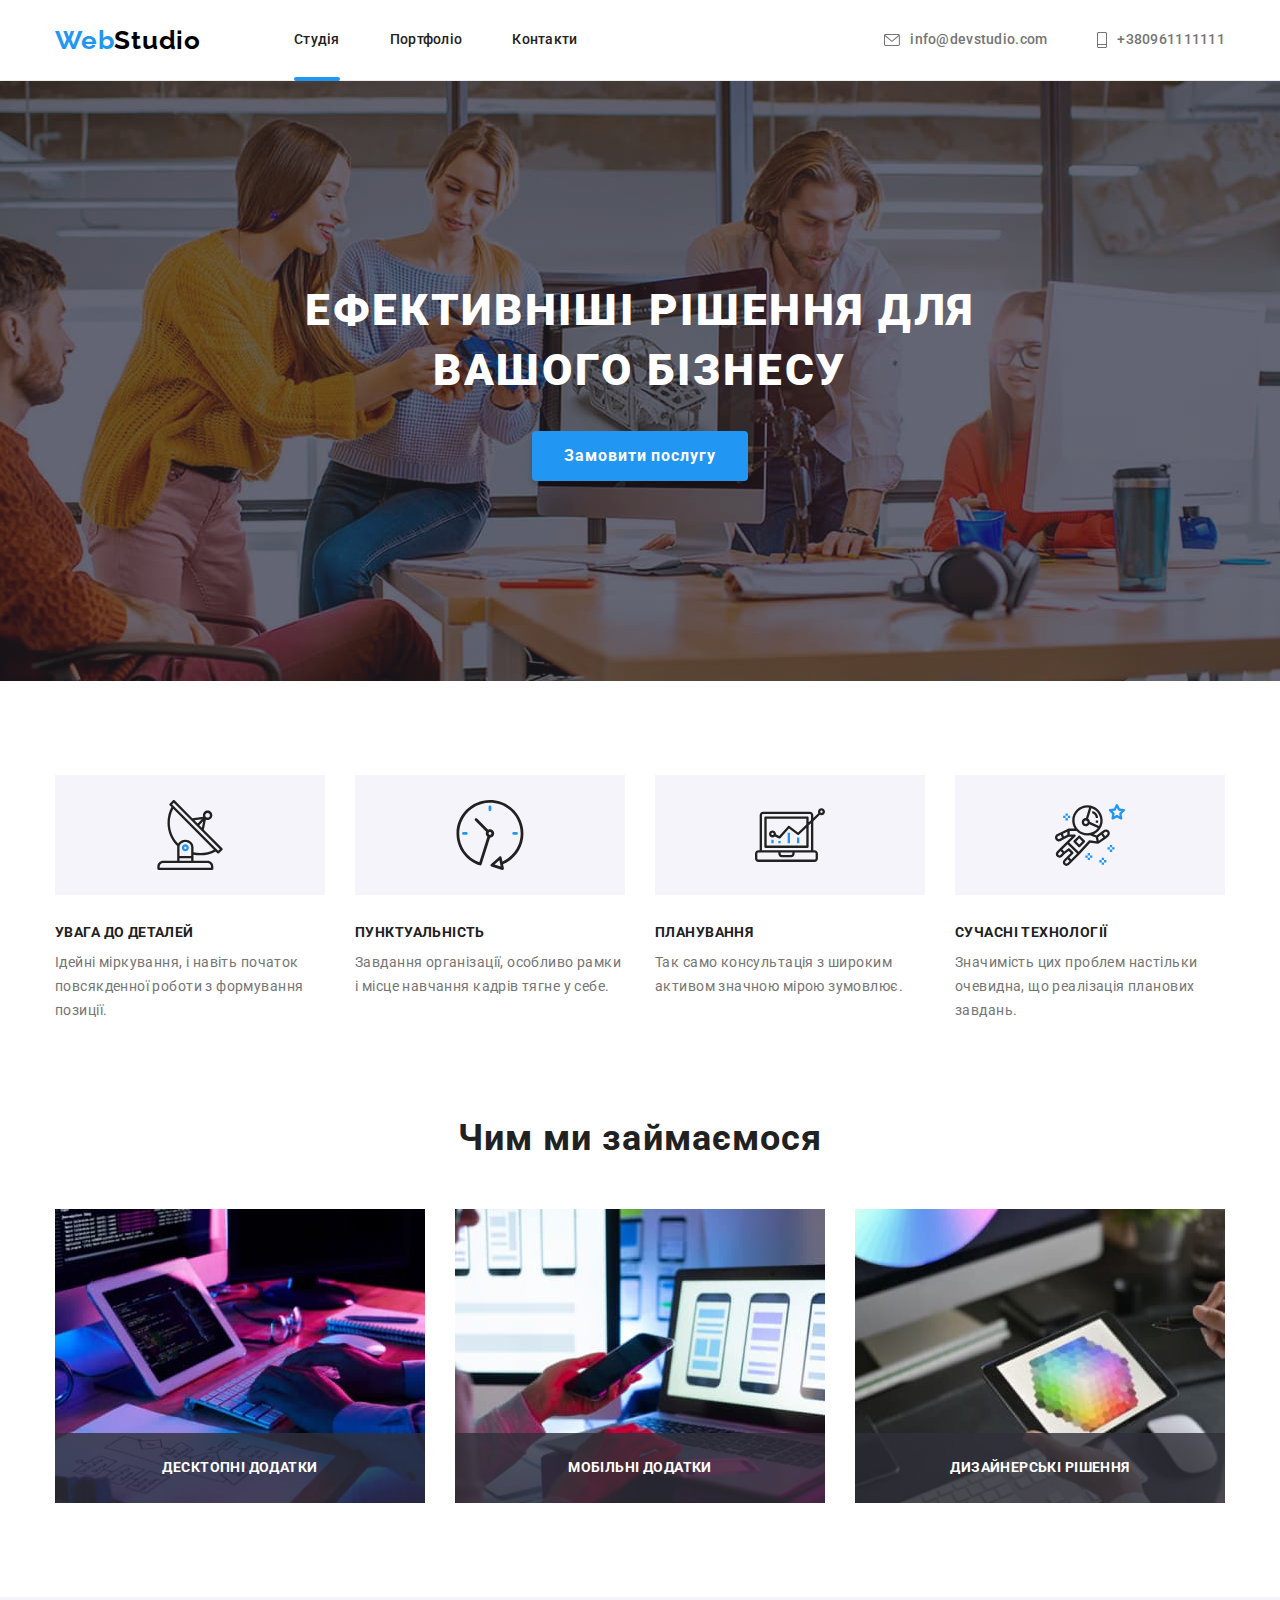
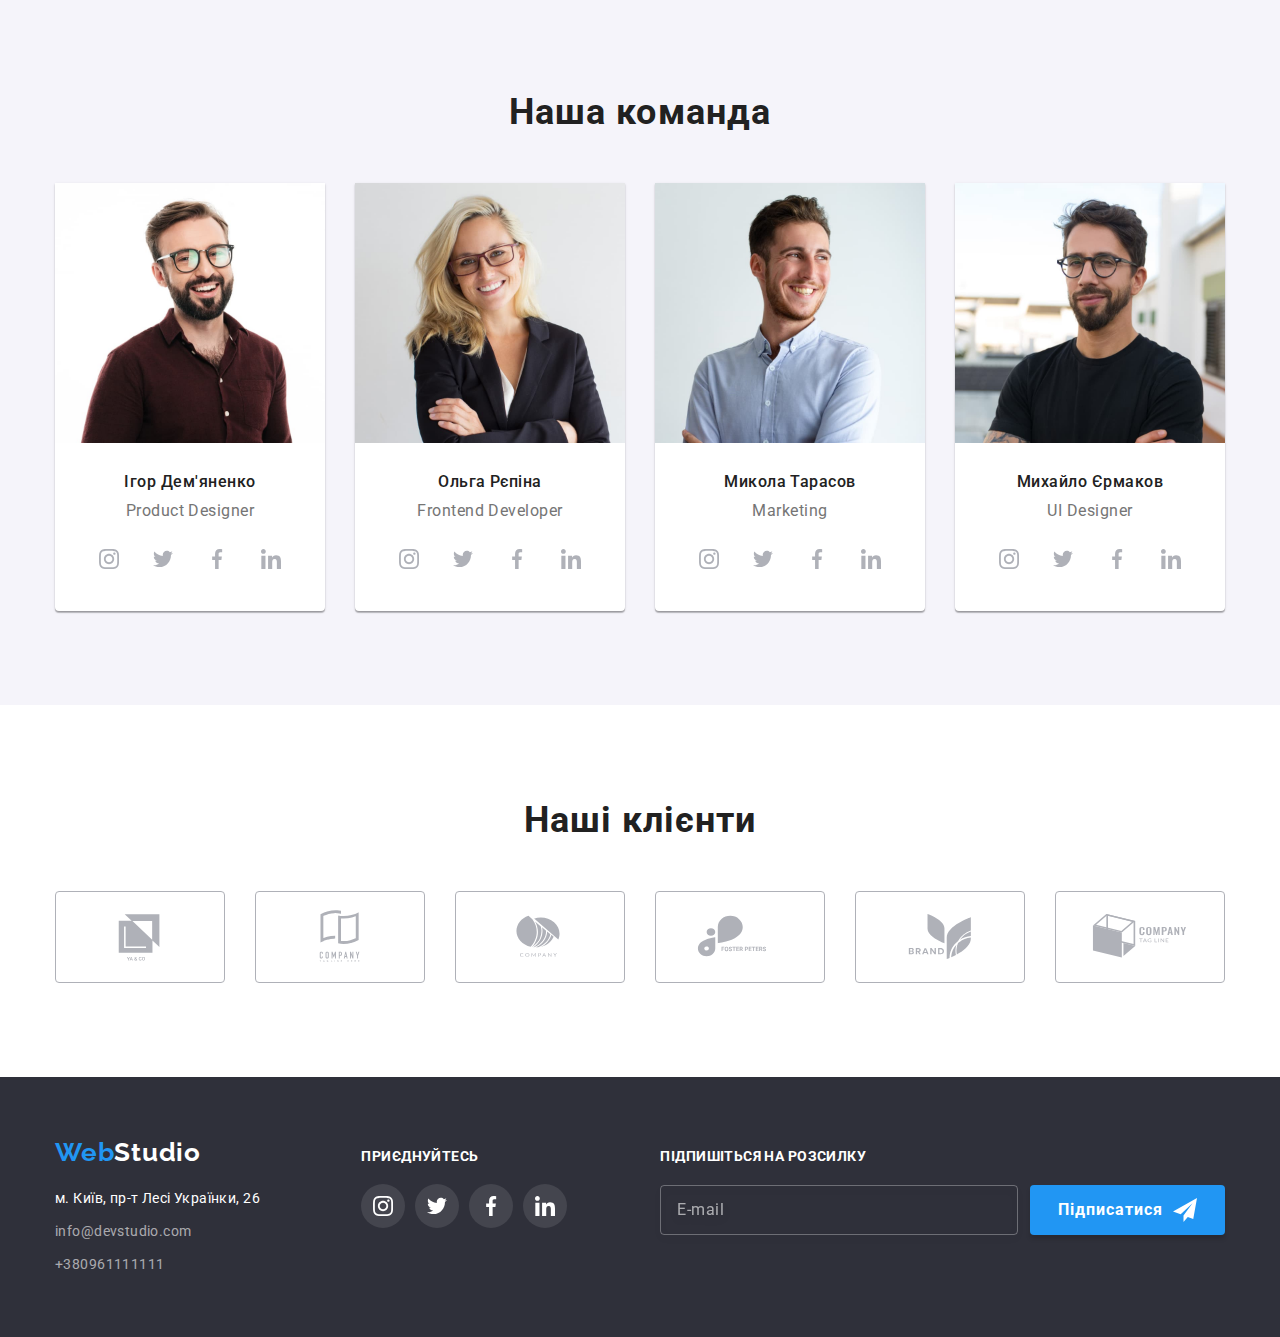
==== index.html @ 86a4831b "Initial commit" ====
<!DOCTYPE html>
<html lang="en">
  <head>
    <meta charset="UTF-8" />
    <meta http-equiv="X-UA-Compatible" content="IE=edge" />
    <meta name="viewport" content="width=device-width, initial-scale=1.0" />

    <link rel="preconnect" href="https://fonts.googleapis.com" />
    <link rel="preconnect" href="https://fonts.gstatic.com" crossorigin />
    <link
      rel="stylesheet"
      href="https://cdnjs.cloudflare.com/ajax/libs/modern-normalize/1.1.0/modern-normalize.min.css"
    />
    <link
      href="https://fonts.googleapis.com/css2?family=Raleway:wght@700&family=Roboto:wght@400;500;700;900&display=swap"
      rel="stylesheet"
    />

    <link rel="stylesheet" href="css/styles.css" />
    <title>WebStudio</title>
  </head>
  <body>
    <header class="header-section">
      <div class="container header-container">
        <nav class="navigation">
          <a href="#" class="logo"><span class="logo-web">Web</span>Studio</a>
          <ul class="list navigation-list">
            <li class="list-item navigation-list-item">
              <a
                href="index.html"
                class="nav-item header-item header-item-active"
                >Студія</a
              >
            </li>
            <li class="list-item navigation-list-item">
              <a href="portfolio.html" class="nav-item header-item"
                >Портфоліо</a
              >
            </li>
            <li class="list-item navigation-list-item">
              <a href="#" class="nav-item header-item">Контакти</a>
            </li>
          </ul>
        </nav>
        <ul class="list navigation-list">
          <li class="list-item navigation-list-item">
            <a
              href="mailto:info@devstudio.com"
              class="header-item contact-list-item"
            >
              <svg class="header-icon" width="16px" height="12px">
                <use href="./images/icons.svg#icon-envelope"></use>
              </svg>
              info@devstudio.com</a
            >
          </li>
          <li class="list-item navigation-list-item">
            <a href="tel:+380961111111" class="header-item contact-list-item">
              <svg class="header-icon" width="10px" height="16px">
                <use href="./images/icons.svg#icon-phone"></use>
              </svg>
              +380961111111</a
            >
          </li>
        </ul>
      </div>
    </header>
    <main>
      <section class="heading-section">
        <div class="container">
          <h1 class="heading-main">Ефективніші рішення для вашого бізнесу</h1>
          <button type="button" class="order-button" data-modal-open>
            Замовити послугу
          </button>
        </div>
      </section>
      <section class="section features-section">
        <div class="container">
          <h2 class="heading-secondary visually-hidden">Наші переваги</h2>
          <ul class="list features-list">
            <li class="list-item features-item">
              <div class="thumb">
                <svg class="features-icon">
                  <use href="./images/icons.svg#icon-antenna"></use>
                </svg>
              </div>
              <h3 class="features-heading">УВАГА ДО ДЕТАЛЕЙ</h3>
              <p class="features-text">
                Ідейні міркування, і навіть початок повсякденної роботи з
                формування позиції.
              </p>
            </li>
            <li class="list-item features-item">
              <div class="thumb">
                <svg class="features-icon">
                  <use href="./images/icons.svg#icon-clock"></use>
                </svg>
              </div>
              <h3 class="features-heading">ПУНКТУАЛЬНІСТЬ</h3>
              <p class="features-text">
                Завдання організації, особливо рамки і місце навчання кадрів
                тягне у себе.
              </p>
            </li>
            <li class="list-item features-item">
              <div class="thumb">
                <svg class="features-icon">
                  <use href="./images/icons.svg#icon-diagram"></use>
                </svg>
              </div>
              <h3 class="features-heading">ПЛАНУВАННЯ</h3>
              <p class="features-text">
                Так само консультація з широким активом значною мірою зумовлює.
              </p>
            </li>
            <li class="list-item features-item">
              <div class="thumb">
                <svg class="features-icon">
                  <use href="./images/icons.svg#icon-astronaut"></use>
                </svg>
              </div>
              <h3 class="features-heading">СУЧАСНІ ТЕХНОЛОГІЇ</h3>
              <p class="features-text">
                Значимість цих проблем настільки очевидна, що реалізація
                планових завдань.
              </p>
            </li>
          </ul>
        </div>
      </section>
      <section class="section photos-section">
        <div class="container">
          <h2 class="heading-secondary">Чим ми займаємося</h2>
          <ul class="list photos-list">
            <li class="list-item photos-list-item">
              <img
                class="photo"
                src="images/image-1.jpg"
                width="370"
                alt="The working space of a programmer"
              />
              <div class="photos-section-text">Десктопні додатки</div>
            </li>
            <li class="list-item photos-list-item">
              <img
                class="photo"
                src="images/image-2.jpg"
                width="370"
                alt="A designer working on a project"
              />
              <div class="photos-section-text">Мобільні додатки</div>
            </li>
            <li class="list-item photos-list-item">
              <img
                class="photo"
                src="images/image-3.jpg"
                alt="A color palette on a tablette screen"
                width="370"
              />
              <div class="photos-section-text">Дизайнерські рішення</div>
            </li>
          </ul>
        </div>
      </section>

      <section class="section team-section">
        <div class="container">
          <h2 class="heading-secondary">Наша команда</h2>
          <ul class="list team-list">
            <li class="list-item team-list-item">
              <img
                src="images/photo-1.jpg"
                width="270"
                alt="Фото дизайнера Ігора Дем'яненка"
              />
              <div class="team-caption">
                <h3 class="team-heading">Ігор Дем'яненко</h3>
                <p class="team-text">Product Designer</p>

                <ul class="list social-icons-set">
                  <li class="list-item social-item">
                    <a href="#" class="team-social-link">
                      <svg class="team-icon">
                        <use href="./images/icons.svg#icon-instagram"></use>
                      </svg>
                    </a>
                  </li>
                  <li class="list-item social-item">
                    <a href="#" class="team-social-link">
                      <svg class="team-icon">
                        <use href="./images/icons.svg#icon-twitter"></use>
                      </svg>
                    </a>
                  </li>
                  <li class="list-item social-item">
                    <a href="#" class="team-social-link">
                      <svg class="team-icon">
                        <use href="./images/icons.svg#icon-facebook"></use>
                      </svg>
                    </a>
                  </li>
                  <li class="list-item social-item">
                    <a href="#" class="team-social-link">
                      <svg class="team-icon">
                        <use href="./images/icons.svg#icon-linkedin"></use>
                      </svg>
                    </a>
                  </li>
                </ul>
              </div>
            </li>
            <li class="list-item team-list-item">
              <img
                src="images/photo-2.jpg"
                width="270"
                alt="Фото фронтенд розробниці Ольги Рєпіної"
              />
              <div class="team-caption">
                <h3 class="team-heading">Ольга Рєпіна</h3>
                <p class="team-text">Frontend Developer</p>
                <ul class="list social-icons-set">
                  <li class="list-item social-item">
                    <a href="#" class="team-social-link">
                      <svg class="team-icon">
                        <use href="./images/icons.svg#icon-instagram"></use>
                      </svg>
                    </a>
                  </li>
                  <li class="list-item social-item">
                    <a href="#" class="team-social-link">
                      <svg class="team-icon">
                        <use href="./images/icons.svg#icon-twitter"></use>
                      </svg>
                    </a>
                  </li>
                  <li class="list-item social-item">
                    <a href="#" class="team-social-link">
                      <svg class="team-icon">
                        <use href="./images/icons.svg#icon-facebook"></use>
                      </svg>
                    </a>
                  </li>
                  <li class="list-item social-item">
                    <a href="#" class="team-social-link">
                      <svg class="team-icon">
                        <use href="./images/icons.svg#icon-linkedin"></use>
                      </svg>
                    </a>
                  </li>
                </ul>
              </div>
            </li>
            <li class="list-item team-list-item">
              <img
                src="images/photo-3.jpg"
                width="270"
                alt="Фото маркетолога Миколи Тарасова"
              />
              <div class="team-caption">
                <h3 class="team-heading">Микола Тарасов</h3>
                <p class="team-text">Marketing</p>
                <ul class="list social-icons-set">
                  <li class="list-item social-item">
                    <a href="#" class="team-social-link">
                      <svg class="team-icon">
                        <use href="./images/icons.svg#icon-instagram"></use>
                      </svg>
                    </a>
                  </li>
                  <li class="list-item social-item">
                    <a href="#" class="team-social-link">
                      <svg class="team-icon">
                        <use href="./images/icons.svg#icon-twitter"></use>
                      </svg>
                    </a>
                  </li>
                  <li class="list-item social-item">
                    <a href="#" class="team-social-link">
                      <svg class="team-icon">
                        <use href="./images/icons.svg#icon-facebook"></use>
                      </svg>
                    </a>
                  </li>
                  <li class="list-item social-item">
                    <a href="#" class="team-social-link">
                      <svg class="team-icon">
                        <use href="./images/icons.svg#icon-linkedin"></use>
                      </svg>
                    </a>
                  </li>
                </ul>
              </div>
            </li>
            <li class="list-item team-list-item">
              <img
                src="images/photo-4.jpg"
                width="270"
                alt="Фото дизайнера Михайла Єрмакова"
              />
              <div class="team-caption">
                <h3 class="team-heading">Михайло Єрмаков</h3>
                <p class="team-text">UI Designer</p>
                <ul class="list social-icons-set">
                  <li class="list-item social-item">
                    <a href="#" class="team-social-link">
                      <svg class="team-icon">
                        <use href="./images/icons.svg#icon-instagram"></use>
                      </svg>
                    </a>
                  </li>
                  <li class="list-item social-item">
                    <a href="#" class="team-social-link">
                      <svg class="team-icon">
                        <use href="./images/icons.svg#icon-twitter"></use>
                      </svg>
                    </a>
                  </li>
                  <li class="list-item social-item">
                    <a href="#" class="team-social-link">
                      <svg class="team-icon">
                        <use href="./images/icons.svg#icon-facebook"></use>
                      </svg>
                    </a>
                  </li>
                  <li class="list-item social-item">
                    <a href="#" class="team-social-link">
                      <svg class="team-icon">
                        <use href="./images/icons.svg#icon-linkedin"></use>
                      </svg>
                    </a>
                  </li>
                </ul>
              </div>
            </li>
          </ul>
        </div>
      </section>
      <section class="section">
        <div class="container">
          <h2 class="clients-heading heading-secondary">Наші клієнти</h2>
          <ul class="list clients-list">
            <li class="list-item clients-list-item">
              <a href="#" class="clients-thumb">
                <svg class="clients-icon">
                  <use href="./images/icons.svg#icon-logo-1"></use>
                </svg>
              </a>
            </li>
            <li class="list-item clients-list-item">
              <a href="#" class="clients-thumb">
                <svg class="clients-icon">
                  <use href="./images/icons.svg#icon-logo-2"></use>
                </svg>
              </a>
            </li>
            <li class="list-item clients-list-item">
              <a href="#" class="clients-thumb">
                <svg class="clients-icon">
                  <use href="./images/icons.svg#icon-logo-3"></use>
                </svg>
              </a>
            </li>
            <li class="list-item clients-list-item">
              <a href="#" class="clients-thumb">
                <svg class="clients-icon">
                  <use href="./images/icons.svg#icon-logo-4"></use>
                </svg>
              </a>
            </li>
            <li class="list-item clients-list-item">
              <a href="#" class="clients-thumb">
                <svg class="clients-icon">
                  <use href="./images/icons.svg#icon-logo-5"></use>
                </svg>
              </a>
            </li>
            <li class="list-item clients-list-item">
              <a href="#" class="clients-thumb">
                <svg class="clients-icon">
                  <use href="./images/icons.svg#icon-logo-6"></use>
                </svg>
              </a>
            </li>
          </ul>
        </div>
      </section>
    </main>
    <footer class="footer">
      <div class="container footer-container">
        <div class="main-info">
          <a href="#" class="logo logo-footer"
            ><span class="logo-web">Web</span
            ><span class="logo-studio">Studio</span></a
          >
          <address class="address-block">
            <ul class="list address-contact-info">
              <li class="list-item address-list-item">
                <a
                  class="address"
                  href="https://goo.gl/maps/mu8JCDVC7BkaN3t28"
                  target="_blank"
                  rel="noopener noreferrer"
                  >м. Київ, пр-т Лесі Українки, 26</a
                >
              </li>
              <li class="list-item address-list-item">
                <a class="address-additional" href="mailto:info@devstudio.com"
                  >info@devstudio.com</a
                >
              </li>
              <li class="list-item address-list-item">
                <a class="address-additional" href="tel:+380961111111"
                  >+380961111111</a
                >
              </li>
            </ul>
          </address>
        </div>

        <div class="join-us">
          <p class="join-us-title">Приєднуйтесь</p>
          <ul class="list social-icons-set social-footer-set">
            <li class="list-item social-item social-footer-item">
              <a href="#" class="team-social-link">
                <svg class="team-icon footer-social-icon">
                  <use href="./images/icons.svg#icon-instagram"></use>
                </svg>
              </a>
            </li>
            <li class="list-item social-item social-footer-item">
              <a href="#" class="team-social-link">
                <svg class="team-icon footer-social-icon">
                  <use href="./images/icons.svg#icon-twitter"></use>
                </svg>
              </a>
            </li>
            <li class="list-item social-item social-footer-item">
              <a href="#" class="team-social-link">
                <svg class="team-icon footer-social-icon">
                  <use href="./images/icons.svg#icon-facebook"></use>
                </svg>
              </a>
            </li>
            <li class="list-item social-item social-footer-item">
              <a href="#" class="team-social-link">
                <svg class="team-icon footer-social-icon">
                  <use href="./images/icons.svg#icon-linkedin"></use>
                </svg>
              </a>
            </li>
          </ul>
        </div>

        <div class="sign-up">
          <p class="sign-up-heading">Підпишіться на розсилку</p>
          <form class="sign-up-form">
            <input
              type="email"
              placeholder="E-mail"
              name="sign-up-email"
              class="sign-up-input"
            />
            <button type="submit" class="sign-up-button">
              Підписатися
              <svg class="sign-up-button-icon" width="24px" height="24px">
                <use href="./images/icons.svg#icon-send-form"></use>
              </svg>
            </button>
          </form>
        </div>
      </div>
    </footer>

    <div class="backdrop is-hidden" data-modal>
      <div class="modal">
        <button type="button" class="modal-button" data-modal-close>
          <svg class="icon-close-modal">
            <use href="./images/icons.svg#icon-close"></use>
          </svg>
        </button>
        <div class="form-container">
          <p class="form-heading">Залиште свої дані, ми вам передзвонимо</p>
          <form class="form">
            <div class="form-field">
              <label class="form-label" for="name">Ім'я</label>
              <input class="form-input" type="text" id="name" name="name" />
              <span class="form-icon">
                <svg class="input-icon" width="18px" height="18px">
                  <use href="./images/icons.svg#icon-person-form"></use>
                </svg>
              </span>
            </div>
            <div class="form-field">
              <label class="form-label" for="tel">Телефон</label>
              <input class="form-input" type="tel" id="tel" name="phone" />
              <span class="form-icon">
                <svg class="input-icon" width="18px" height="18px">
                  <use href="./images/icons.svg#icon-phone-form"></use>
                </svg>
              </span>
            </div>
            <div class="form-field">
              <label class="form-label" for="mail">Пошта</label>
              <input class="form-input" type="email" id="mail" name="email" />
              <span class="form-icon">
                <svg class="input-icon" width="18px" height="18px">
                  <use href="./images/icons.svg#icon-email-form"></use>
                </svg>
              </span>
            </div>

            <div class="form-field form-field-comment">
              <label class="form-label" for="comment">Коментар</label>
              <textarea
                name="comment"
                class="form-input form-input-comment"
                type="text"
                id="comment"
                placeholder="Введіть текст"
              ></textarea>
            </div>
            <div class="disclamer-checkbox">
              <label class="disclamer-label">
                <input
                  type="checkbox"
                  class="disclamer-input"
                  name="disclamer"
                />
                <span class="checkbox-icon-container">
                  <svg class="checkbox-icon">
                    <use href="./images/icons.svg#icon-check-form"></use>
                  </svg>
                </span>
                Погоджуюся з розсилкою та приймаю
                <a href="#" class="disclamer-link"> Умови договору</a></label
              >
            </div>

            <button type="submit" class="form-button">Відправити</button>
          </form>
        </div>
      </div>
    </div>

    <script src="./js/modal.js"></script>
  </body>
</html>
---- css/styles.css ----
:root {
  --background-nav: #ffffff;
  --background-team: #f5f4fa;
  --background-accent: #2f303a;
  --text-main: #212121;
  --text-secondary: #757575;
  --text-contrast: #ffffff;
  --text-accent: #2196f3;
}

body {
  font-family: "Roboto", sans-serif;
  color: var(--text-main);
  padding: 0;
  margin: 0;
}

h1,
h2,
h3,
p {
  margin-top: 0;
  margin-bottom: 0;
}

.list {
  padding-left: 0;
  margin: 0;
}

.list-item {
  list-style: none;
}

.link {
  text-decoration: none;
}

.header-section {
  background-color: var(--background-nav);
  border-bottom: 1px solid #ececec;
}

.header-container {
  display: flex;
  align-items: center;
}

.container {
  width: 1200px;
  margin: 0 auto;
  padding: 0 15px;
}

.section {
  padding-top: 94px;
  padding-bottom: 94px;
}

.navigation-list {
  display: flex;
  margin-left: auto;
  align-items: center;
}

.navigation-list-item {
  position: relative;

  margin-right: 50px;
  text-align: center;
}

.navigation-list-item:last-child {
  margin-right: 0;
}

.navigation {
  display: flex;
  align-items: center;
}

.header-icon {
  margin-right: 10px;
  fill: currentColor;
  text-align: center;
}

.logo {
  font-family: "Raleway", sans-serif;
  font-weight: 700;
  font-size: 26px;
  line-height: 1.17;
  text-decoration: none;
  color: #000000;
  letter-spacing: 0.03em;
  margin-right: 93px;
}

.logo-web {
  color: var(--text-accent);
}

.logo-studio {
  color: var(--text-contrast);
}

.header-item {
  display: block;
  font-weight: 500;
  font-size: 14px;
  line-height: 1.14;
  letter-spacing: 0.02em;
  text-decoration: none;
  color: var(--text-main);
  padding: 32px 0;

  transition: color 250ms cubic-bezier(0.4, 0, 0.2, 1);
}

.header-item-active::after {
  position: absolute;
  bottom: -1px;
  left: 0;

  content: "";
  display: block;
  width: 100%;
  height: 4px;
  background-color: var(--text-accent);
  border-radius: 2px;
}

.header-item:hover,
.header-item:focus {
  color: var(--text-accent);
}

.contact-list-item {
  color: var(--text-secondary);
  display: flex;
  align-items: center;
}

.heading-section {
  max-width: 1600px;
  margin-left: auto;
  margin-right: auto;
  height: 600px;
  padding: 200px 0;
  background-color: var(--background-accent);
  background-image: linear-gradient(
      to right,
      rgba(47, 48, 58, 0.4),
      rgba(47, 48, 58, 0.4)
    ),
    url(../images/img-hero.jpg);
  background-position: center;
  background-size: cover;
  background-repeat: no-repeat;
}

.heading-main {
  font-weight: 900;
  font-size: 44px;
  line-height: 1.36;

  text-align: center;
  letter-spacing: 0.06em;
  text-transform: uppercase;

  color: var(--text-contrast);

  width: 696px;
  margin: 0 auto;
  margin-bottom: 30px;
}

.order-button {
  background: var(--text-accent);
  box-shadow: 0px 4px 4px rgba(0, 0, 0, 0.15);
  border-radius: 4px;
  border: none;

  font-weight: 700;
  font-size: 16px;
  line-height: 1.875;

  display: flex;
  align-items: center;

  /* display: block;
  margin: 0 auto; */
  text-align: center;
  letter-spacing: 0.06em;

  color: var(--text-contrast);
  cursor: pointer;
  padding: 10px 32px;

  margin: 0 auto;

  transition: background-color 250ms cubic-bezier(0.4, 0, 0.2, 1);
}

.order-button:active,
.order-button:hover {
  background-color: #188ce8;
}

.heading-secondary {
  font-weight: 700;
  font-size: 36px;
  line-height: 1.17;
  text-align: center;
  letter-spacing: 0.03em;
  margin-bottom: 50px;
}

.visually-hidden {
  position: absolute;
  width: 1px;
  height: 1px;
  margin: -1px;
  padding: 0;
  overflow: hidden;
  border: 0;
  clip: rect(0 0 0 0);
}

.features-section {
  padding-top: 94px;
}

.features-list {
  display: flex;
  column-gap: 30px;
}

.features-item {
  flex-basis: calc((100% - 90px) / 4);
}

.features-heading {
  font-weight: 700;
  font-size: 14px;
  line-height: 1.14;
  letter-spacing: 0.03em;
  text-transform: uppercase;
  margin-bottom: 10px;
}

.thumb {
  height: 120px;
  text-align: center;
  background-color: var(--background-team);
  margin-bottom: 30px;

  display: flex;
  justify-content: center;
  align-items: center;
}

.features-icon {
  width: 70px;
  height: 70px;
}

.features-text {
  font-size: 14px;
  line-height: 1.71;

  letter-spacing: 0.03em;
  color: var(--text-secondary);
}

.photos-section {
  padding-top: 0;
}

.photos-list {
  display: flex;
  column-gap: 30px;
}

.photos-list-item {
  position: relative;

  flex-basis: calc((100% - 60px) / 3);
}

.photos-section-text {
  position: absolute;
  bottom: 0;
  left: 0;
  width: 100%;
  height: 70px;

  display: flex;
  justify-content: center;
  align-items: center;

  background: rgba(47, 48, 58, 0.8);

  font-weight: 700;
  font-size: 14px;
  line-height: 1.14;
  text-align: center;
  letter-spacing: 0.03em;
  text-transform: uppercase;

  color: #ffffff;
}

img {
  display: block;
  max-width: 100%;
  height: auto;
}

.team-section {
  background-color: var(--background-team);
}

.team-list {
  display: flex;
  column-gap: 30px;
}

.team-heading {
  margin-bottom: 10px;
}

.team-caption {
  padding: 30px 32px;
}

.team-list-item {
  width: 100%;
  background-color: var(--background-nav);
  box-shadow: 0px 1px 3px rgba(0, 0, 0, 0.12), 0px 1px 1px rgba(0, 0, 0, 0.14),
    0px 2px 1px rgba(0, 0, 0, 0.2);
  border-radius: 0px 0px 4px 4px;

  flex-basis: calc((100% - 90px) / 4);
}

.team-heading {
  font-weight: 500;
  font-size: 16px;
  line-height: 1.18;
  text-align: center;
  letter-spacing: 0.03em;
}

.team-text {
  line-height: 1.18;
  margin-bottom: 16px;
  text-align: center;
  letter-spacing: 0.03em;
  color: var(--text-secondary);
}

.social-icons-set {
  display: flex;
  column-gap: 10px;
}

.social-item {
  width: 44px;
  height: 44px;
}

.team-social-link {
  width: 100%;
  height: 100%;
  display: flex;
  justify-content: center;
  align-items: center;
  border-radius: 50%;

  transition: background-color 250ms cubic-bezier(0.4, 0, 0.2, 1);
}

.team-social-link:hover,
.team-social-link:focus {
  background-color: var(--text-accent);
}

.team-social-link:hover .team-icon,
.team-social-link:focus .team-icon {
  fill: var(--background-nav);
}

.team-icon {
  width: 20px;
  height: 20px;
  fill: #afb1b8;

  transition: fill 250ms cubic-bezier(0.4, 0, 0.2, 1);
}

.clients-list {
  display: flex;
  column-gap: 30px;
}

.clients-list-item {
  width: 170px;
  height: 92px;
}

.clients-thumb {
  display: flex;
  justify-content: center;
  align-items: center;
  width: 100%;
  height: 100%;
  border: 1px solid #afb1b8;
  border-radius: 4px;

  transition: border 250ms cubic-bezier(0.4, 0, 0.2, 1);
}

.clients-thumb:hover,
.clients-thumb:focus {
  border: 1px solid var(--text-accent);
}

.clients-thumb:hover .clients-icon,
.clients-thumb:focus .clients-icon {
  fill: #2196f3;
}

.clients-icon {
  width: 106px;
  height: 60px;
  fill: #afb1b8;

  transition: fill 250ms cubic-bezier(0.4, 0, 0.2, 1);
}

.address {
  font-size: 14px;
  line-height: 1.71;

  letter-spacing: 0.03em;
  text-decoration: none;
  color: var(--text-contrast);
  font-style: normal;
}

.address-additional {
  font-size: 14px;
  line-height: 1.71;

  letter-spacing: 0.03em;
  text-decoration: none;
  color: rgba(255, 255, 255, 0.6);
  font-style: normal;

  transition: color 250ms cubic-bezier(0.4, 0, 0.2, 1);
}

.address-additional:hover,
.address-additional:focus {
  color: var(--text-accent);
}

.footer {
  background-color: var(--background-accent);
  padding: 60px 0;
}

.footer-container {
  display: flex;
  align-items: baseline;
}

.main-info {
  margin-right: 70px;
  flex-grow: 1;
}

.join-us {
  margin-right: 93px;
}

.logo-footer {
  margin-right: 0;
}

.address-block {
  margin-top: 20px;
}

.address-list-item {
  margin-bottom: 9px;
}

.address-list-item:last-child {
  margin-bottom: 0;
}

.join-us-title {
  font-weight: 700;
  font-size: 14px;
  line-height: 16px;
  letter-spacing: 0.03em;
  text-transform: uppercase;

  color: #ffffff;
  margin-bottom: 20px;
}

.social-footer-item {
  background-color: rgba(255, 255, 255, 0.1);
  border-radius: 50%;
}

.footer-social-icon {
  fill: #ffffff;
}

.sign-up {
  margin-left: auto;
}

.sign-up-form {
  display: flex;
  flex-direction: row;
  column-gap: 12px;
}

.sign-up-heading {
  margin-bottom: 20px;
  font-weight: 700;
  font-size: 14px;
  line-height: 1.14;
  letter-spacing: 0.03em;
  text-transform: uppercase;

  color: #ffffff;
}

.sign-up-input {
  border: 1px solid rgba(255, 255, 255, 0.3);
  filter: drop-shadow(0px 4px 4px rgba(0, 0, 0, 0.15));
  border-radius: 4px;
  background-color: transparent;
  min-width: 358px;
  padding: 15px 16px;
}

.sign-up-input::placeholder {
  font-weight: 400;
  font-size: 16px;
  line-height: 1.25;
  letter-spacing: 0.03em;

  color: rgba(255, 255, 255, 0.6);
}

.sign-up-button {
  padding: 10px 28px;
  display: flex;
  align-items: center;

  background: var(--text-accent);
  box-shadow: 0px 4px 4px rgba(0, 0, 0, 0.15);
  border-radius: 4px;

  font-weight: 700;
  font-size: 16px;
  line-height: 1.88;

  display: flex;
  align-items: center;
  text-align: center;
  letter-spacing: 0.06em;

  color: #ffffff;
  border: none;
  cursor: pointer;

  transition: background-color 250ms cubic-bezier(0.4, 0, 0.2, 1);
}

.sign-up-button:hover,
.sign-up-button:focus {
  background-color: #188ce8;
}

.sign-up-button-icon {
  margin-left: 10px;
}

.backdrop {
  position: fixed;
  top: 0;
  left: 0;
  width: 100%;
  height: 100%;
  background-color: rgba(0, 0, 0, 0.2);

  opacity: 1;
  transition: opacity 250ms cubic-bezier(0.4, 0, 0.2, 1);
}

.modal {
  position: absolute;
  top: 50%;
  left: 50%;
  transform: translate(-50%, -50%) scale(1);

  min-width: 528px;
  min-height: 581px;
  padding: 40px;
  background-color: #ffffff;
  box-shadow: 0px 1px 3px rgba(0, 0, 0, 0.12), 0px 1px 1px rgba(0, 0, 0, 0.14),
    0px 2px 1px rgba(0, 0, 0, 0.2);
  border-radius: 4px;

  transition: transform 250ms cubic-bezier(0.4, 0, 0.2, 1);
}

.backdrop.is-hidden {
  visibility: none;
  opacity: 0;
  pointer-events: none;
}

.backdrop.is-hidden .modal {
  transform: translate(-50%, -50%) scale(0.2);
}

.modal-button {
  position: absolute;
  top: 8px;
  right: 8px;

  width: 30px;
  height: 30px;

  border-radius: 50%;
  background: #ffffff;
  border: 1px solid rgba(0, 0, 0, 0.1);

  cursor: pointer;

  transition: fill 250ms cubic-bezier(0.4, 0, 0.2, 1);
}

.modal-button:hover,
.modal-button:focus {
  fill: var(--text-accent);
}

.icon-close-modal {
  width: 100%;
  height: 100%;
}

.form-heading {
  margin-bottom: 12px;

  font-weight: 700;
  font-size: 20px;
  line-height: 1.15;
  text-align: center;
  letter-spacing: 0.03em;

  color: var(--text-main);
}

.form-field {
  position: relative;

  display: flex;
  flex-direction: column;
  margin-bottom: 10px;
}

.form-field-comment {
  margin-bottom: 20px;
}

.form-label {
  margin-bottom: 4px;
  font-weight: 400;
  font-size: 12px;
  line-height: 1.16;
  /* identical to box height */

  letter-spacing: 0.01em;

  color: var(--text-secondary);
}

.form-input {
  padding: 11px 35px 12px;
  border: 1px solid rgba(33, 33, 33, 0.2);
  border-radius: 4px;

  transition: border 250ms cubic-bezier(0.4, 0, 0.2, 1);
}

.form-field:focus-within .form-icon {
  fill: var(--text-accent);
}

.form-field:focus-within .form-input {
  outline: 1px solid rgb(33, 150, 243);
}

.form-input-comment {
  resize: none;
  padding: 12px 16px;
  height: 120px;
}

.form-field-comment .form-input-comment::placeholder {
  font-weight: 400;
  font-size: 12px;
  line-height: 1.16;
  letter-spacing: 0.01em;

  color: rgba(117, 117, 117, 0.5);
}

.form-icon {
  position: absolute;
  display: inline-block;
  margin: 0;

  top: 30px;
  left: 15px;

  transition: fill 250ms cubic-bezier(0.4, 0, 0.2, 1);
}

.disclamer-checkbox {
  margin-bottom: 30px;
}

.disclamer-input {
  position: absolute;
  width: 1px;
  height: 1px;
  margin: -1px;
  padding: 0;
  overflow: hidden;
  border: 0;
  clip: rect(0 0 0 0);
}

.disclamer-label {
  display: flex;
  align-items: center;
  justify-content: center;

  font-weight: 400;
  font-size: 14px;
  line-height: 1.71;

  letter-spacing: 0.03em;

  color: var(--text-secondary);
}

.disclamer-link {
  color: var(--text-accent);
  margin-left: 5px;
}

.checkbox-icon-container {
  display: flex;
  width: 16px;
  height: 15px;
  border: 2px solid var(--text-main);
  border-radius: 2px;
  margin-right: 8px;

  transition: background-color 250ms cubic-bezier(0.4, 0, 0.2, 1),
    border 250ms cubic-bezier(0.4, 0, 0.2, 1);
}

.checkbox-icon {
  width: 100%;
  height: 100%;
}

.disclamer-input:checked + .checkbox-icon-container {
  background-color: var(--text-accent);
  border: 1px solid var(--text-accent);
}

.form-button {
  padding: 10px 52px;

  font-weight: 700;
  font-size: 16px;
  line-height: 1.88;

  display: flex;
  align-items: center;
  text-align: center;
  letter-spacing: 0.06em;

  color: #ffffff;

  background-color: var(--text-accent);
  box-shadow: 0px 4px 4px rgba(0, 0, 0, 0.15);
  border-radius: 4px;

  border: none;
  margin-right: auto;
  margin-left: auto;

  cursor: pointer;

  transition: background-color 250ms cubic-bezier(0.4, 0, 0.2, 1);
}

.form-button:hover,
.form-button:focus {
  background-color: #188ce8;
}

/* PORTFOLIO */

.filter-list {
  display: flex;
  justify-content: center;
  margin-bottom: 50px;
  column-gap: 8px;
}

.filter-button {
  font-family: inherit;
  font-size: 16px;
  font-weight: 500;
  line-height: 1.625;
  text-align: center;
  letter-spacing: 0.03em;
  color: var(--text-main);

  background: var(--background-team);
  border-radius: 4px;
  padding: 6px 22px;
  border: none;
  cursor: pointer;

  transition: background-color 250ms cubic-bezier(0.4, 0, 0.2, 1),
    color 250ms cubic-bezier(0.4, 0, 0.2, 1),
    box-shadow 250ms cubic-bezier(0.4, 0, 0.2, 1);
}

.filter-button:hover,
.filter-button:focus {
  background: var(--text-accent);

  color: var(--text-contrast);
  box-shadow: 0px 3px 1px rgba(0, 0, 0, 0.1), 0px 1px 2px rgba(0, 0, 0, 0.08),
    0px 2px 2px rgba(0, 0, 0, 0.12);
}

.portfolio-list {
  display: flex;
  flex-wrap: wrap;
  gap: 30px;
}

.portfolio-item {
  box-sizing: border-box;
  background-color: var(--background-nav);
}

/* .portfolio-item:nth-last-child(-n + 3) {
  margin-bottom: 0;
} */

.portfolio-link {
  display: block;
  color: inherit;

  transition: box-shadow 250ms cubic-bezier(0.4, 0, 0.2, 1);
}

.portfolio-link:hover,
.portfolio-link:focus {
  box-shadow: 0px 1px 1px rgba(0, 0, 0, 0.12), 0px 4px 4px rgba(0, 0, 0, 0.06),
    1px 4px 6px rgba(0, 0, 0, 0.16);
}

.portfolio-caption {
  padding: 20px 24px;
  border-left: 1px solid #eeeeee;
  border-right: 1px solid #eeeeee;
  border-bottom: 1px solid #eeeeee;
}

.portfolio-image {
  display: block;
}

.portfolio-heading {
  font-weight: 700;
  font-size: 18px;
  line-height: 2;
  letter-spacing: 0.06em;
  margin-bottom: 10px;
}

.portfolio-text {
  font-weight: 400;
  font-size: 16px;
  line-height: 1.875;
  /* identical to box height, or 188% */
  letter-spacing: 0.03em;
  color: var(--text-secondary);
  margin: 0;
  padding: 0;
}

.portfolio-thumb {
  position: relative;
  overflow: hidden;
}

.overlay {
  position: absolute;
  top: 100%;
  left: 0;
  background-color: rgba(33, 150, 243, 0.9);

  padding: 63px 24px;

  font-size: 18px;
  line-height: 1.56;

  letter-spacing: 0.03em;

  color: #ffffff;

  transform: translateY(0);

  transition: transform 250ms cubic-bezier(0.4, 0, 0.2, 1);
}

.portfolio-link:hover .overlay,
.portfolio-link:focus .overlay {
  transform: translateY(-100%);
}
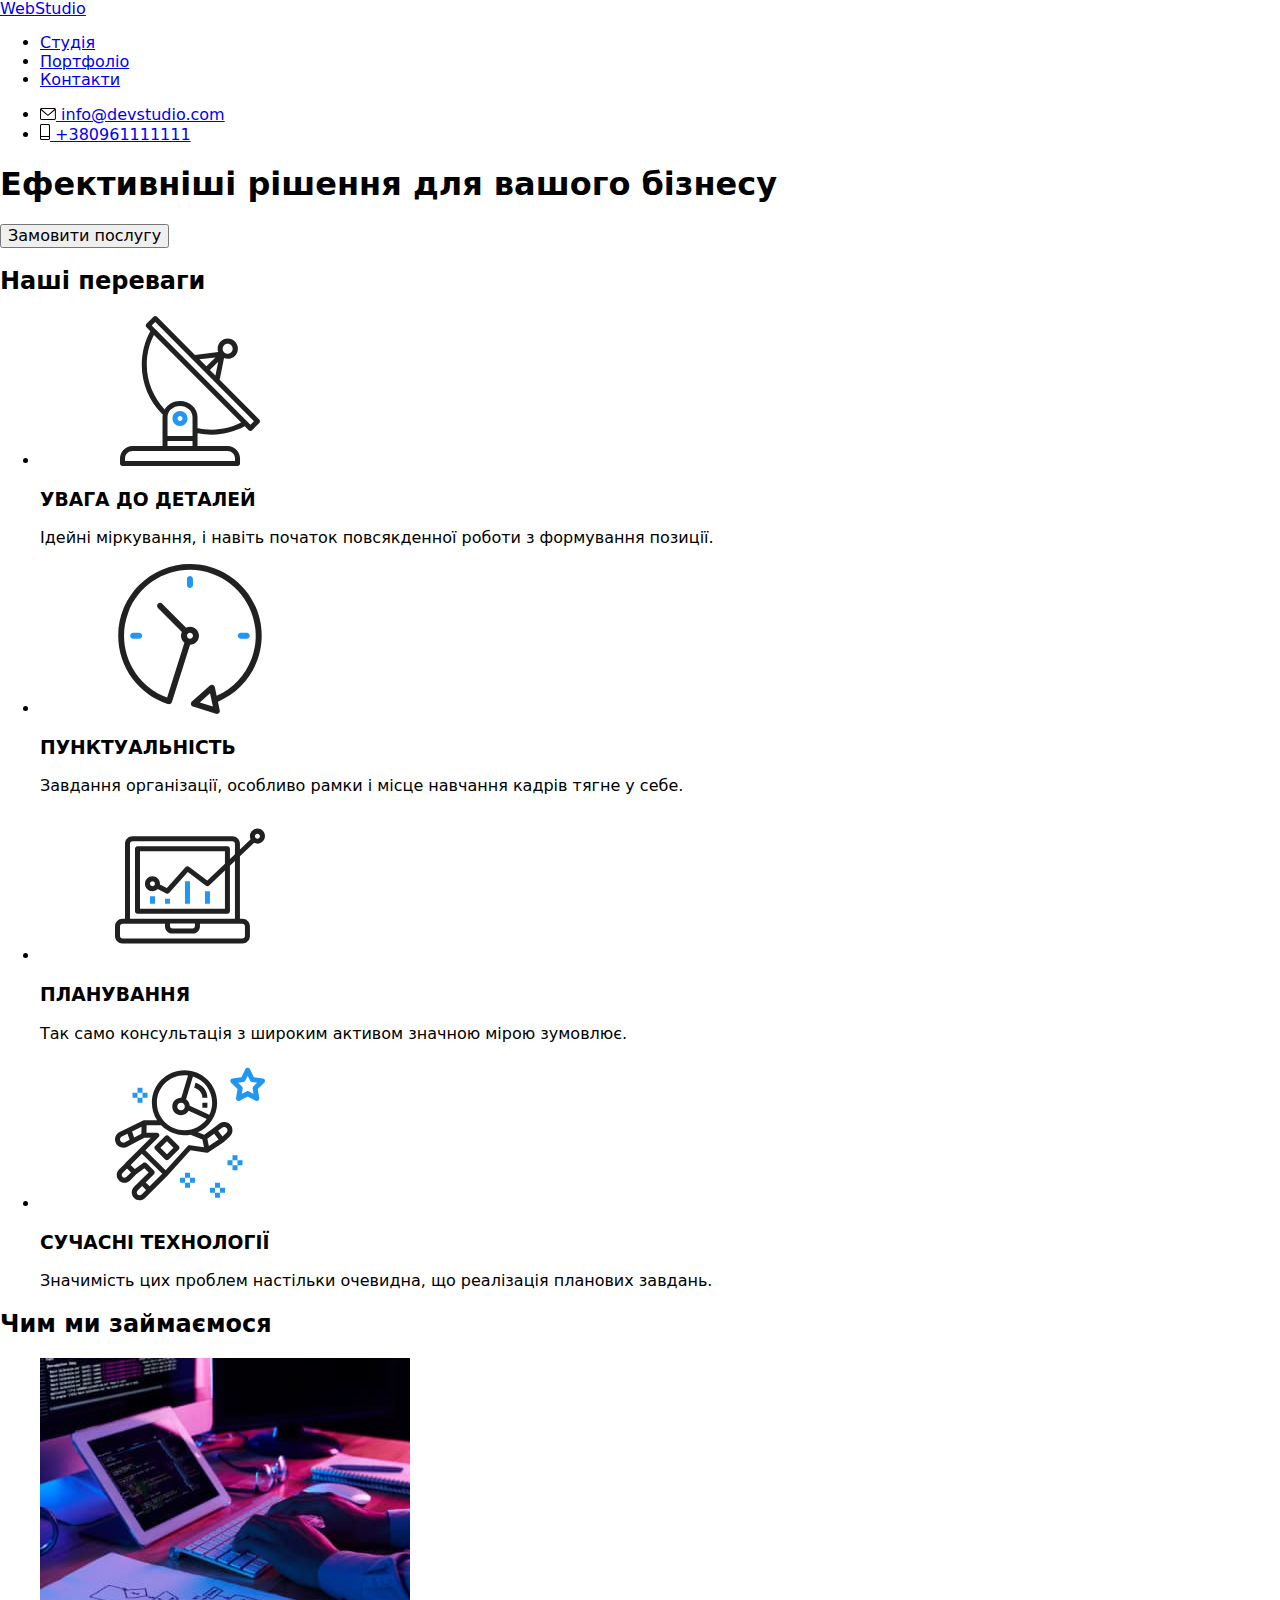
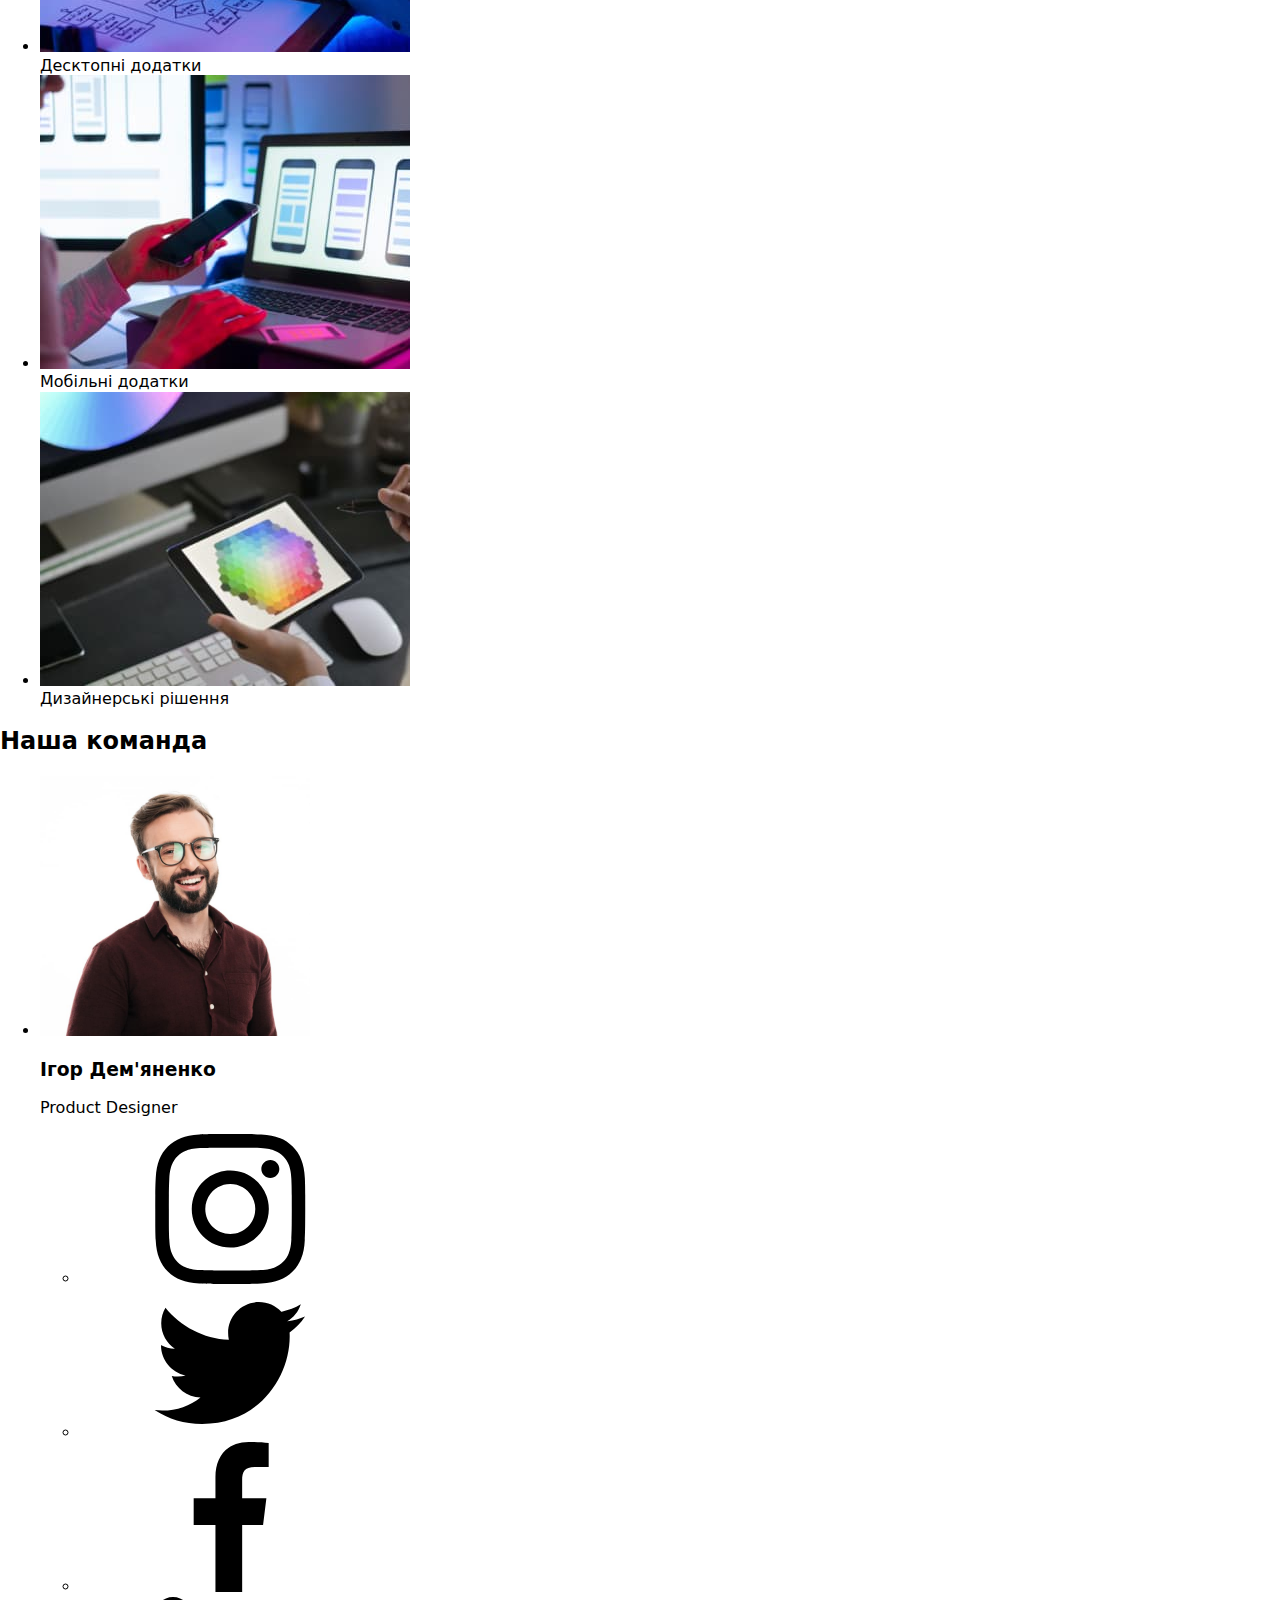
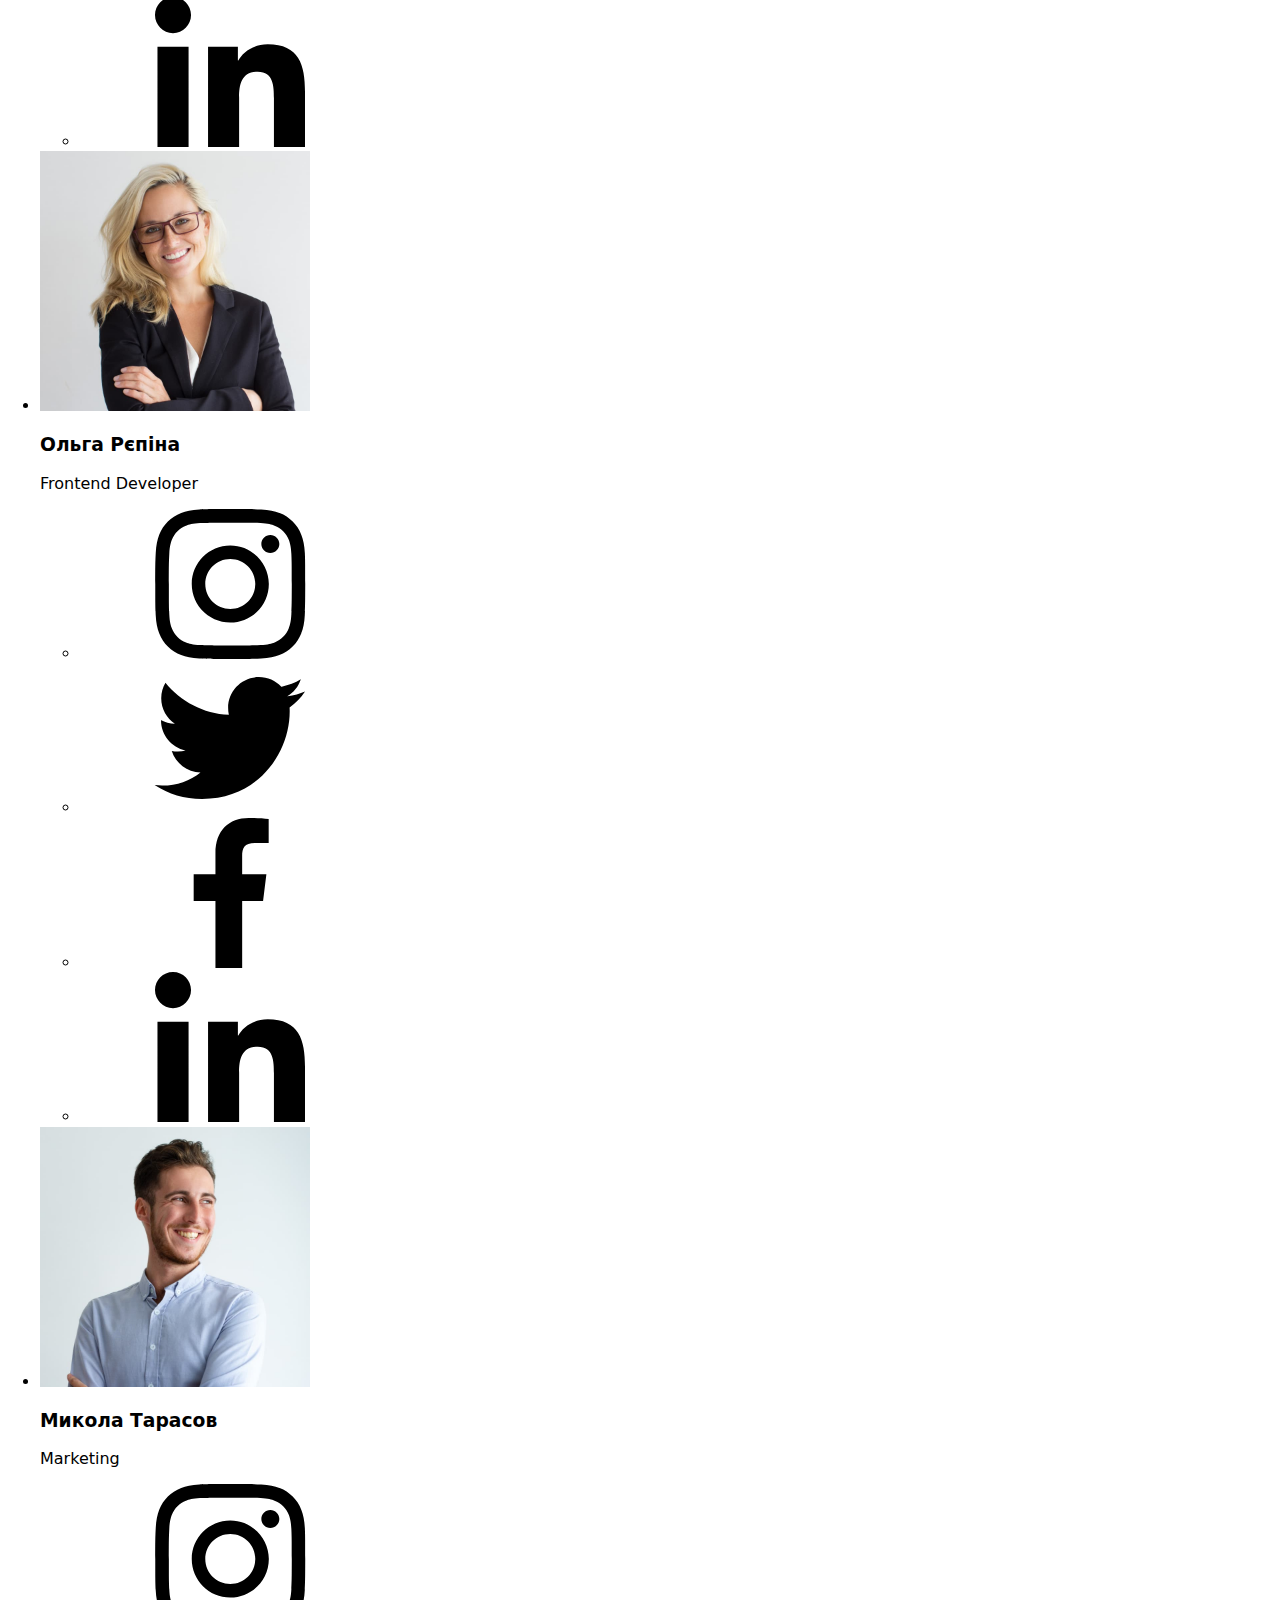
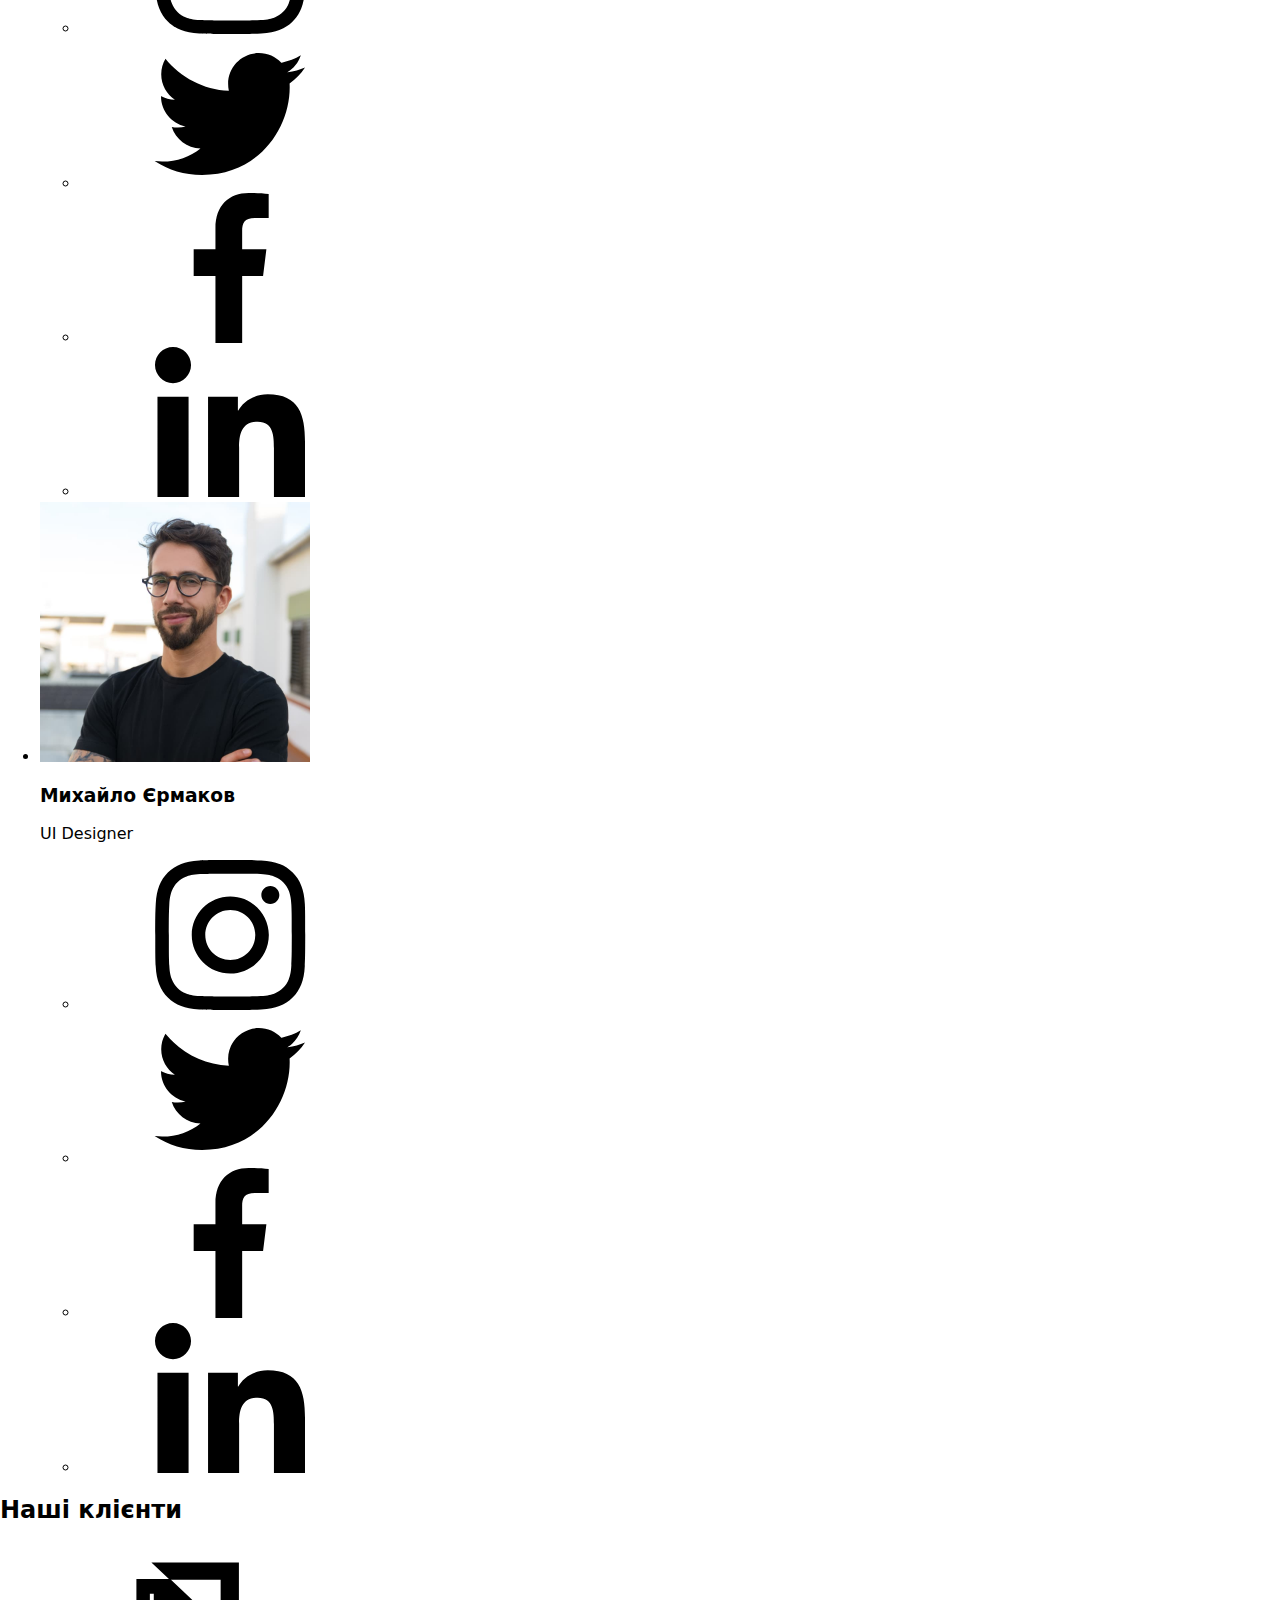
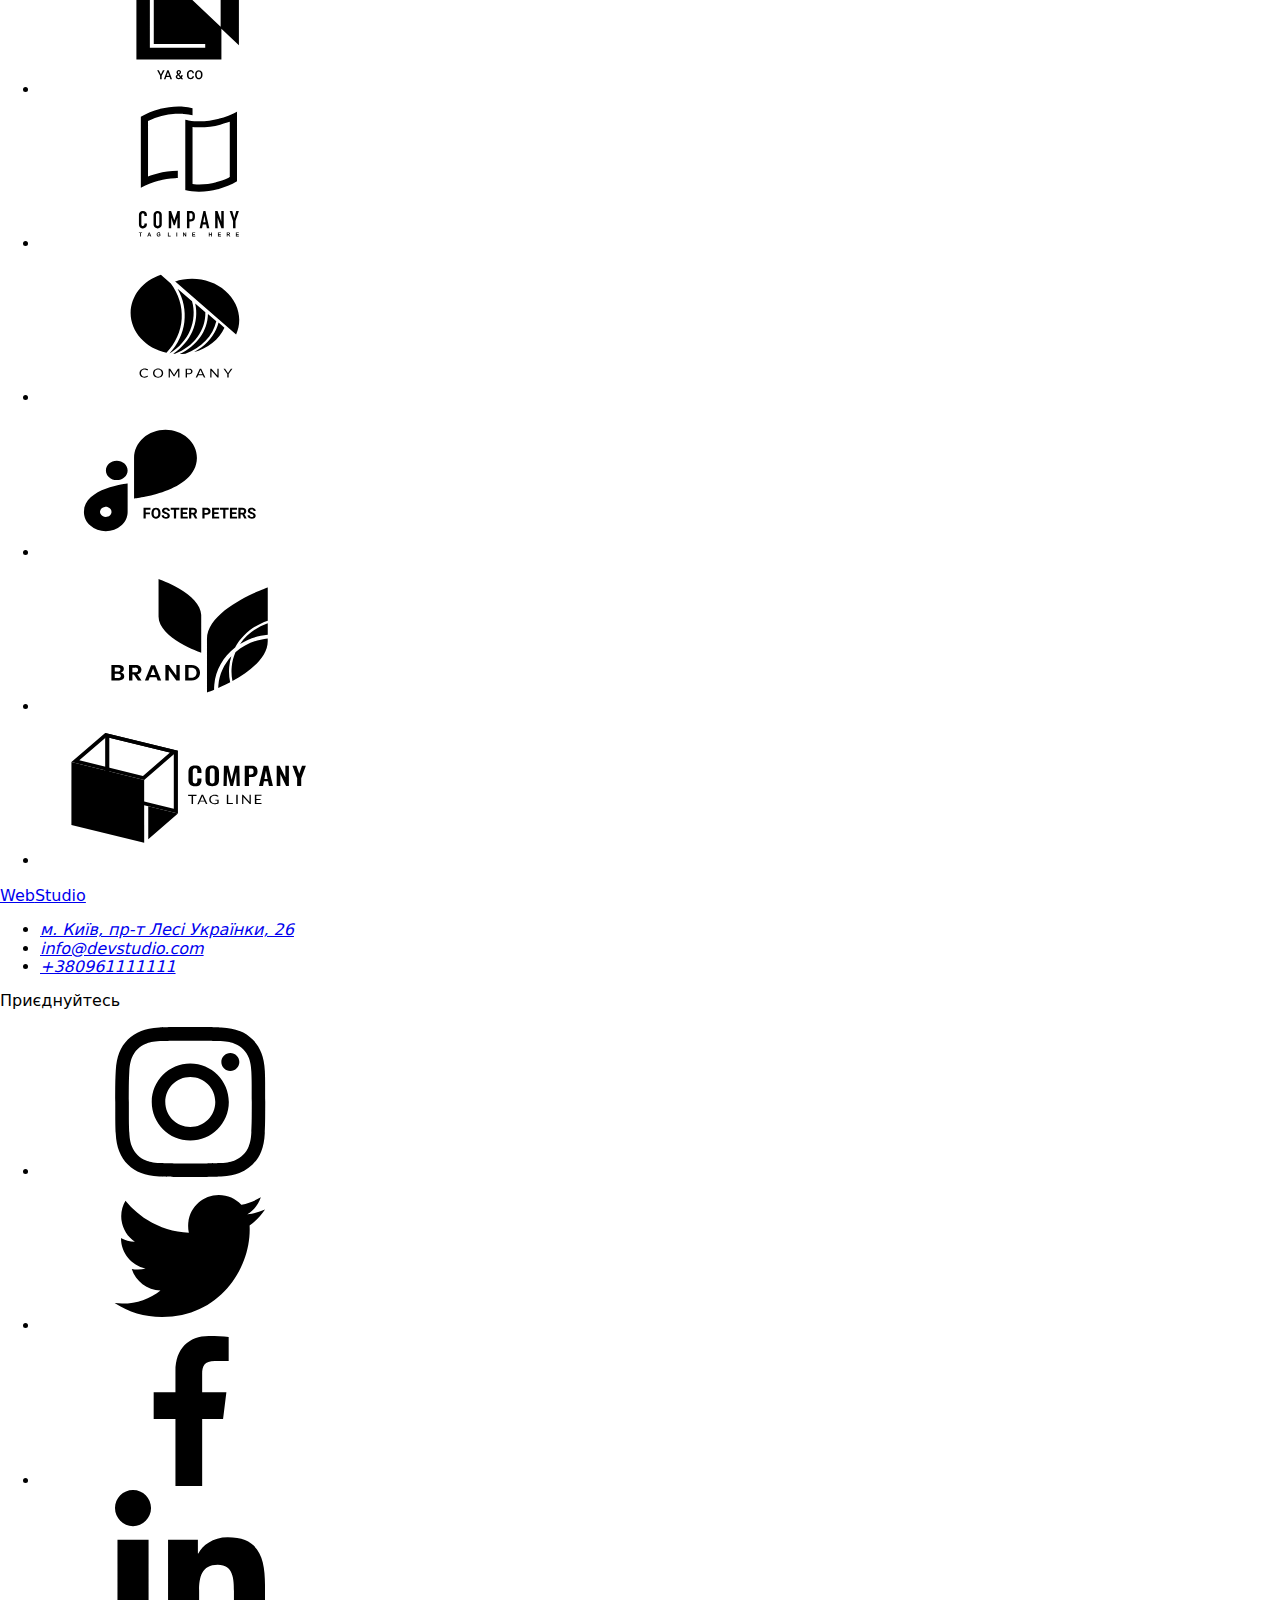
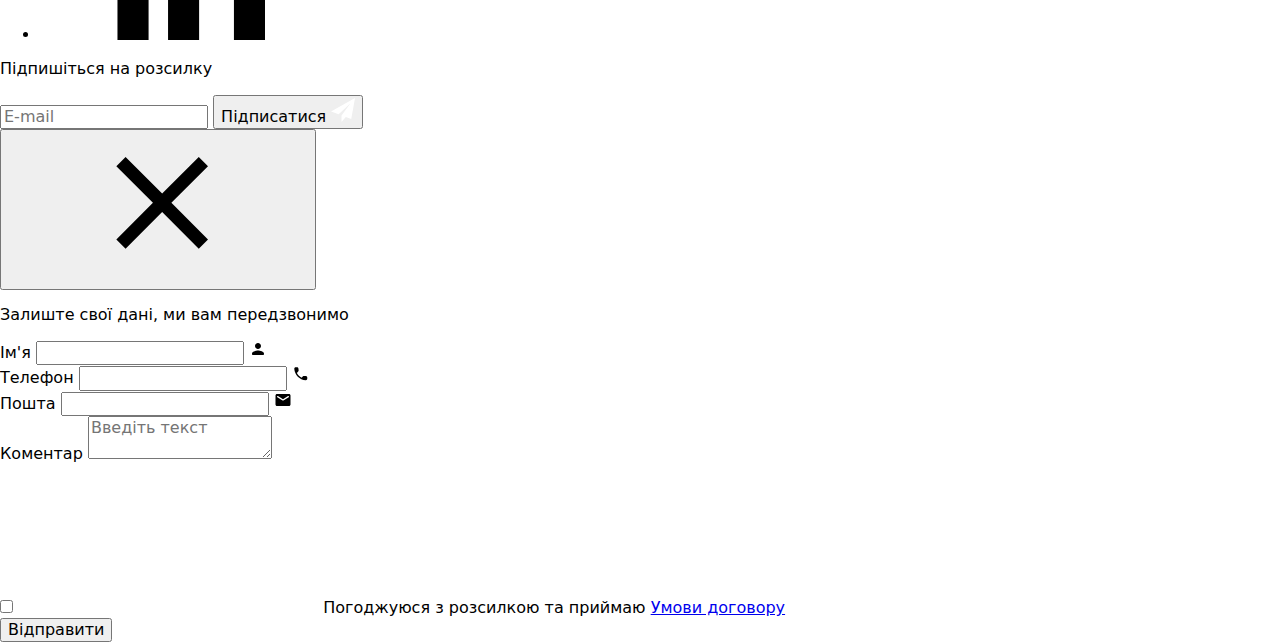
==== commit ad8712d4: "refactoring" ====
--- a/index.html
+++ b/index.html
@@ -16,47 +16,50 @@
       rel="stylesheet"
     />
 
-    <link rel="stylesheet" href="css/styles.css" />
+    <link rel="stylesheet" href="css/main.min.css" />
     <title>WebStudio</title>
   </head>
   <body>
     <header class="header-section">
       <div class="container header-container">
         <nav class="navigation">
-          <a href="#" class="logo"><span class="logo-web">Web</span>Studio</a>
-          <ul class="list navigation-list">
-            <li class="list-item navigation-list-item">
+          <a href="#" class="logo"><span class="logo__web">Web</span>Studio</a>
+          <ul class="list navigation__list">
+            <li class="list__item navigation__item">
               <a
                 href="index.html"
-                class="nav-item header-item header-item-active"
+                class="header-section__item header-section__item--active"
                 >Студія</a
               >
             </li>
-            <li class="list-item navigation-list-item">
-              <a href="portfolio.html" class="nav-item header-item"
+            <li class="list__item navigation__item">
+              <a href="portfolio.html" class="header-section__item"
                 >Портфоліо</a
               >
             </li>
-            <li class="list-item navigation-list-item">
-              <a href="#" class="nav-item header-item">Контакти</a>
+            <li class="list__item navigation__item">
+              <a href="#" class="header-section__item">Контакти</a>
             </li>
           </ul>
         </nav>
-        <ul class="list navigation-list">
-          <li class="list-item navigation-list-item">
+        <ul class="list navigation__list">
+          <li class="list__item navigation__item">
             <a
               href="mailto:info@devstudio.com"
-              class="header-item contact-list-item"
+              class="header-section__item header-section__contact"
             >
-              <svg class="header-icon" width="16px" height="12px">
+              <svg class="header-section__icon" width="16px" height="12px">
                 <use href="./images/icons.svg#icon-envelope"></use>
               </svg>
               info@devstudio.com</a
             >
           </li>
-          <li class="list-item navigation-list-item">
-            <a href="tel:+380961111111" class="header-item contact-list-item">
-              <svg class="header-icon" width="10px" height="16px">
+          <li class="list__item navigation__item">
+            <a
+              href="tel:+380961111111"
+              class="header-section__item header-section__contact"
+            >
+              <svg class="header-section__icon" width="10px" height="16px">
                 <use href="./images/icons.svg#icon-phone"></use>
               </svg>
               +380961111111</a
@@ -69,58 +72,58 @@
       <section class="heading-section">
         <div class="container">
           <h1 class="heading-main">Ефективніші рішення для вашого бізнесу</h1>
-          <button type="button" class="order-button" data-modal-open>
+          <button type="button" class="button order-button" data-modal-open>
             Замовити послугу
           </button>
         </div>
       </section>
-      <section class="section features-section">
+      <section class="section features">
         <div class="container">
           <h2 class="heading-secondary visually-hidden">Наші переваги</h2>
-          <ul class="list features-list">
-            <li class="list-item features-item">
-              <div class="thumb">
-                <svg class="features-icon">
+          <ul class="list features__list">
+            <li class="list__item features__item">
+              <div class="features__thumb">
+                <svg class="features__icon">
                   <use href="./images/icons.svg#icon-antenna"></use>
                 </svg>
               </div>
-              <h3 class="features-heading">УВАГА ДО ДЕТАЛЕЙ</h3>
-              <p class="features-text">
+              <h3 class="features__heading">УВАГА ДО ДЕТАЛЕЙ</h3>
+              <p class="features__text">
                 Ідейні міркування, і навіть початок повсякденної роботи з
                 формування позиції.
               </p>
             </li>
-            <li class="list-item features-item">
-              <div class="thumb">
-                <svg class="features-icon">
+            <li class="list__item features__item">
+              <div class="features__thumb">
+                <svg class="features__icon">
                   <use href="./images/icons.svg#icon-clock"></use>
                 </svg>
               </div>
-              <h3 class="features-heading">ПУНКТУАЛЬНІСТЬ</h3>
-              <p class="features-text">
+              <h3 class="features__heading">ПУНКТУАЛЬНІСТЬ</h3>
+              <p class="features__text">
                 Завдання організації, особливо рамки і місце навчання кадрів
                 тягне у себе.
               </p>
             </li>
-            <li class="list-item features-item">
-              <div class="thumb">
-                <svg class="features-icon">
+            <li class="list__item features__item">
+              <div class="features__thumb">
+                <svg class="features__icon">
                   <use href="./images/icons.svg#icon-diagram"></use>
                 </svg>
               </div>
-              <h3 class="features-heading">ПЛАНУВАННЯ</h3>
-              <p class="features-text">
+              <h3 class="features__heading">ПЛАНУВАННЯ</h3>
+              <p class="features__text">
                 Так само консультація з широким активом значною мірою зумовлює.
               </p>
             </li>
-            <li class="list-item features-item">
-              <div class="thumb">
-                <svg class="features-icon">
+            <li class="list__item features__item">
+              <div class="features__thumb">
+                <svg class="features__icon">
                   <use href="./images/icons.svg#icon-astronaut"></use>
                 </svg>
               </div>
-              <h3 class="features-heading">СУЧАСНІ ТЕХНОЛОГІЇ</h3>
-              <p class="features-text">
+              <h3 class="features__heading">СУЧАСНІ ТЕХНОЛОГІЇ</h3>
+              <p class="features__text">
                 Значимість цих проблем настільки очевидна, що реалізація
                 планових завдань.
               </p>
@@ -128,80 +131,80 @@
           </ul>
         </div>
       </section>
-      <section class="section photos-section">
+      <section class="section products">
         <div class="container">
           <h2 class="heading-secondary">Чим ми займаємося</h2>
-          <ul class="list photos-list">
-            <li class="list-item photos-list-item">
-              <img
-                class="photo"
+          <ul class="list products__list">
+            <li class="list__item products__item">
+              <img
+                class="products__photo"
                 src="images/image-1.jpg"
                 width="370"
                 alt="The working space of a programmer"
               />
-              <div class="photos-section-text">Десктопні додатки</div>
-            </li>
-            <li class="list-item photos-list-item">
-              <img
-                class="photo"
+              <div class="products__text">Десктопні додатки</div>
+            </li>
+            <li class="list__item products__item">
+              <img
+                class="products__photo"
                 src="images/image-2.jpg"
                 width="370"
                 alt="A designer working on a project"
               />
-              <div class="photos-section-text">Мобільні додатки</div>
-            </li>
-            <li class="list-item photos-list-item">
-              <img
-                class="photo"
+              <div class="products__text">Мобільні додатки</div>
+            </li>
+            <li class="list__item products__item">
+              <img
+                class="products__photo"
                 src="images/image-3.jpg"
                 alt="A color palette on a tablette screen"
                 width="370"
               />
-              <div class="photos-section-text">Дизайнерські рішення</div>
+              <div class="products__text">Дизайнерські рішення</div>
             </li>
           </ul>
         </div>
       </section>
 
-      <section class="section team-section">
+      <section class="section team">
         <div class="container">
           <h2 class="heading-secondary">Наша команда</h2>
-          <ul class="list team-list">
-            <li class="list-item team-list-item">
+          <ul class="list team__list">
+            <li class="list__item team__item">
               <img
                 src="images/photo-1.jpg"
                 width="270"
                 alt="Фото дизайнера Ігора Дем'яненка"
               />
-              <div class="team-caption">
-                <h3 class="team-heading">Ігор Дем'яненко</h3>
-                <p class="team-text">Product Designer</p>
-
-                <ul class="list social-icons-set">
-                  <li class="list-item social-item">
-                    <a href="#" class="team-social-link">
-                      <svg class="team-icon">
+              <div class="team__caption">
+                <h3 class="team__heading">Ігор Дем'яненко</h3>
+                <p class="team__text">Product Designer</p>
+
+                <ul class="list icons-set">
+                  <li class="list__item icons-set__item">
+                    <a href="#" class="icons-set__link">
+                      <svg class="icons-set__icon">
                         <use href="./images/icons.svg#icon-instagram"></use>
                       </svg>
                     </a>
                   </li>
-                  <li class="list-item social-item">
-                    <a href="#" class="team-social-link">
-                      <svg class="team-icon">
+                  <li class="list__item icons-set__item">
+                    <a href="#" class="icons-set__link">
+                      <svg class="icons-set__icon">
                         <use href="./images/icons.svg#icon-twitter"></use>
                       </svg>
                     </a>
                   </li>
-                  <li class="list-item social-item">
-                    <a href="#" class="team-social-link">
-                      <svg class="team-icon">
+                  <li class="list__item icons-set__item">
+                    <a href="#" class="icons-set__link">
+                      <svg class="icons-set__icon">
                         <use href="./images/icons.svg#icon-facebook"></use>
                       </svg>
                     </a>
                   </li>
-                  <li class="list-item social-item">
-                    <a href="#" class="team-social-link">
-                      <svg class="team-icon">
+                  <li class="list__item icons-set__item">
+                    <a href="#" class="icons-set__link">
+                      <svg class="icons-set__icon">
                         <use href="./images/icons.svg#icon-linkedin"></use>
                       </svg>
                     </a>
@@ -209,40 +212,40 @@
                 </ul>
               </div>
             </li>
-            <li class="list-item team-list-item">
+            <li class="list__item team__item">
               <img
                 src="images/photo-2.jpg"
                 width="270"
                 alt="Фото фронтенд розробниці Ольги Рєпіної"
               />
-              <div class="team-caption">
-                <h3 class="team-heading">Ольга Рєпіна</h3>
-                <p class="team-text">Frontend Developer</p>
-                <ul class="list social-icons-set">
-                  <li class="list-item social-item">
-                    <a href="#" class="team-social-link">
-                      <svg class="team-icon">
+              <div class="team__caption">
+                <h3 class="team__heading">Ольга Рєпіна</h3>
+                <p class="team__text">Frontend Developer</p>
+                <ul class="list icons-set">
+                  <li class="list__item icons-set__item">
+                    <a href="#" class="icons-set__link">
+                      <svg class="icons-set__icon">
                         <use href="./images/icons.svg#icon-instagram"></use>
                       </svg>
                     </a>
                   </li>
-                  <li class="list-item social-item">
-                    <a href="#" class="team-social-link">
-                      <svg class="team-icon">
+                  <li class="list__item icons-set__item">
+                    <a href="#" class="icons-set__link">
+                      <svg class="icons-set__icon">
                         <use href="./images/icons.svg#icon-twitter"></use>
                       </svg>
                     </a>
                   </li>
-                  <li class="list-item social-item">
-                    <a href="#" class="team-social-link">
-                      <svg class="team-icon">
+                  <li class="list__item icons-set__item">
+                    <a href="#" class="icons-set__link">
+                      <svg class="icons-set__icon">
                         <use href="./images/icons.svg#icon-facebook"></use>
                       </svg>
                     </a>
                   </li>
-                  <li class="list-item social-item">
-                    <a href="#" class="team-social-link">
-                      <svg class="team-icon">
+                  <li class="list__item icons-set__item">
+                    <a href="#" class="icons-set__link">
+                      <svg class="icons-set__icon">
                         <use href="./images/icons.svg#icon-linkedin"></use>
                       </svg>
                     </a>
@@ -250,40 +253,40 @@
                 </ul>
               </div>
             </li>
-            <li class="list-item team-list-item">
+            <li class="list__item team__item">
               <img
                 src="images/photo-3.jpg"
                 width="270"
                 alt="Фото маркетолога Миколи Тарасова"
               />
-              <div class="team-caption">
-                <h3 class="team-heading">Микола Тарасов</h3>
-                <p class="team-text">Marketing</p>
-                <ul class="list social-icons-set">
-                  <li class="list-item social-item">
-                    <a href="#" class="team-social-link">
-                      <svg class="team-icon">
+              <div class="team__caption">
+                <h3 class="team__heading">Микола Тарасов</h3>
+                <p class="team__text">Marketing</p>
+                <ul class="list icons-set">
+                  <li class="list__item icons-set__item">
+                    <a href="#" class="icons-set__link">
+                      <svg class="icons-set__icon">
                         <use href="./images/icons.svg#icon-instagram"></use>
                       </svg>
                     </a>
                   </li>
-                  <li class="list-item social-item">
-                    <a href="#" class="team-social-link">
-                      <svg class="team-icon">
+                  <li class="list__item icons-set__item">
+                    <a href="#" class="icons-set__link">
+                      <svg class="icons-set__icon">
                         <use href="./images/icons.svg#icon-twitter"></use>
                       </svg>
                     </a>
                   </li>
-                  <li class="list-item social-item">
-                    <a href="#" class="team-social-link">
-                      <svg class="team-icon">
+                  <li class="list__item icons-set__item">
+                    <a href="#" class="icons-set__link">
+                      <svg class="icons-set__icon">
                         <use href="./images/icons.svg#icon-facebook"></use>
                       </svg>
                     </a>
                   </li>
-                  <li class="list-item social-item">
-                    <a href="#" class="team-social-link">
-                      <svg class="team-icon">
+                  <li class="list__item icons-set__item">
+                    <a href="#" class="icons-set__link">
+                      <svg class="icons-set__icon">
                         <use href="./images/icons.svg#icon-linkedin"></use>
                       </svg>
                     </a>
@@ -291,40 +294,40 @@
                 </ul>
               </div>
             </li>
-            <li class="list-item team-list-item">
+            <li class="list__item team__item">
               <img
                 src="images/photo-4.jpg"
                 width="270"
                 alt="Фото дизайнера Михайла Єрмакова"
               />
-              <div class="team-caption">
-                <h3 class="team-heading">Михайло Єрмаков</h3>
-                <p class="team-text">UI Designer</p>
-                <ul class="list social-icons-set">
-                  <li class="list-item social-item">
-                    <a href="#" class="team-social-link">
-                      <svg class="team-icon">
+              <div class="team__caption">
+                <h3 class="team__heading">Михайло Єрмаков</h3>
+                <p class="team__text">UI Designer</p>
+                <ul class="list icons-set">
+                  <li class="list__item icons-set__item">
+                    <a href="#" class="icons-set__link">
+                      <svg class="icons-set__icon">
                         <use href="./images/icons.svg#icon-instagram"></use>
                       </svg>
                     </a>
                   </li>
-                  <li class="list-item social-item">
-                    <a href="#" class="team-social-link">
-                      <svg class="team-icon">
+                  <li class="list__item icons-set__item">
+                    <a href="#" class="icons-set__link">
+                      <svg class="icons-set__icon">
                         <use href="./images/icons.svg#icon-twitter"></use>
                       </svg>
                     </a>
                   </li>
-                  <li class="list-item social-item">
-                    <a href="#" class="team-social-link">
-                      <svg class="team-icon">
+                  <li class="list__item icons-set__item">
+                    <a href="#" class="icons-set__link">
+                      <svg class="icons-set__icon">
                         <use href="./images/icons.svg#icon-facebook"></use>
                       </svg>
                     </a>
                   </li>
-                  <li class="list-item social-item">
-                    <a href="#" class="team-social-link">
-                      <svg class="team-icon">
+                  <li class="list__item icons-set__item">
+                    <a href="#" class="icons-set__link">
+                      <svg class="icons-set__icon">
                         <use href="./images/icons.svg#icon-linkedin"></use>
                       </svg>
                     </a>
@@ -335,48 +338,48 @@
           </ul>
         </div>
       </section>
-      <section class="section">
+      <section class="section clients">
         <div class="container">
-          <h2 class="clients-heading heading-secondary">Наші клієнти</h2>
-          <ul class="list clients-list">
-            <li class="list-item clients-list-item">
-              <a href="#" class="clients-thumb">
-                <svg class="clients-icon">
+          <h2 class="clients__heading heading-secondary">Наші клієнти</h2>
+          <ul class="list clients__list">
+            <li class="list__item clients__item">
+              <a href="#" class="clients__thumb">
+                <svg class="clients__icon">
                   <use href="./images/icons.svg#icon-logo-1"></use>
                 </svg>
               </a>
             </li>
-            <li class="list-item clients-list-item">
-              <a href="#" class="clients-thumb">
-                <svg class="clients-icon">
+            <li class="list__item clients__item">
+              <a href="#" class="clients__thumb">
+                <svg class="clients__icon">
                   <use href="./images/icons.svg#icon-logo-2"></use>
                 </svg>
               </a>
             </li>
-            <li class="list-item clients-list-item">
-              <a href="#" class="clients-thumb">
-                <svg class="clients-icon">
+            <li class="list__item clients__item">
+              <a href="#" class="clients__thumb">
+                <svg class="clients__icon">
                   <use href="./images/icons.svg#icon-logo-3"></use>
                 </svg>
               </a>
             </li>
-            <li class="list-item clients-list-item">
-              <a href="#" class="clients-thumb">
-                <svg class="clients-icon">
+            <li class="list__item clients__item">
+              <a href="#" class="clients__thumb">
+                <svg class="clients__icon">
                   <use href="./images/icons.svg#icon-logo-4"></use>
                 </svg>
               </a>
             </li>
-            <li class="list-item clients-list-item">
-              <a href="#" class="clients-thumb">
-                <svg class="clients-icon">
+            <li class="list__item clients__item">
+              <a href="#" class="clients__thumb">
+                <svg class="clients__icon">
                   <use href="./images/icons.svg#icon-logo-5"></use>
                 </svg>
               </a>
             </li>
-            <li class="list-item clients-list-item">
-              <a href="#" class="clients-thumb">
-                <svg class="clients-icon">
+            <li class="list__item clients__item">
+              <a href="#" class="clients__thumb">
+                <svg class="clients__icon">
                   <use href="./images/icons.svg#icon-logo-6"></use>
                 </svg>
               </a>
@@ -388,28 +391,28 @@
     <footer class="footer">
       <div class="container footer-container">
         <div class="main-info">
-          <a href="#" class="logo logo-footer"
-            ><span class="logo-web">Web</span
-            ><span class="logo-studio">Studio</span></a
+          <a href="#" class="logo logo__footer"
+            ><span class="logo__web">Web</span
+            ><span class="logo__studio">Studio</span></a
           >
-          <address class="address-block">
-            <ul class="list address-contact-info">
-              <li class="list-item address-list-item">
+          <address class="address">
+            <ul class="list address__contact-info">
+              <li class="list__item address__item">
                 <a
-                  class="address"
+                  class="address__link"
                   href="https://goo.gl/maps/mu8JCDVC7BkaN3t28"
                   target="_blank"
                   rel="noopener noreferrer"
                   >м. Київ, пр-т Лесі Українки, 26</a
                 >
               </li>
-              <li class="list-item address-list-item">
-                <a class="address-additional" href="mailto:info@devstudio.com"
+              <li class="list__item address__item">
+                <a class="address__contact" href="mailto:info@devstudio.com"
                   >info@devstudio.com</a
                 >
               </li>
-              <li class="list-item address-list-item">
-                <a class="address-additional" href="tel:+380961111111"
+              <li class="list__item address__item">
+                <a class="address__contact" href="tel:+380961111111"
                   >+380961111111</a
                 >
               </li>
@@ -418,32 +421,32 @@
         </div>
 
         <div class="join-us">
-          <p class="join-us-title">Приєднуйтесь</p>
-          <ul class="list social-icons-set social-footer-set">
-            <li class="list-item social-item social-footer-item">
-              <a href="#" class="team-social-link">
-                <svg class="team-icon footer-social-icon">
+          <p class="join-us__title">Приєднуйтесь</p>
+          <ul class="list icons-set footer-icons">
+            <li class="list__item icons-set__item footer-icons__item">
+              <a href="#" class="icons-set__link">
+                <svg class="icons-set__icon footer-icons__icon">
                   <use href="./images/icons.svg#icon-instagram"></use>
                 </svg>
               </a>
             </li>
-            <li class="list-item social-item social-footer-item">
-              <a href="#" class="team-social-link">
-                <svg class="team-icon footer-social-icon">
+            <li class="list__item icons-set__item footer-icons__item">
+              <a href="#" class="icons-set__link">
+                <svg class="icons-set__icon footer-icons__icon">
                   <use href="./images/icons.svg#icon-twitter"></use>
                 </svg>
               </a>
             </li>
-            <li class="list-item social-item social-footer-item">
-              <a href="#" class="team-social-link">
-                <svg class="team-icon footer-social-icon">
+            <li class="list__item icons-set__item footer-icons__item">
+              <a href="#" class="icons-set__link">
+                <svg class="icons-set__icon footer-icons__icon">
                   <use href="./images/icons.svg#icon-facebook"></use>
                 </svg>
               </a>
             </li>
-            <li class="list-item social-item social-footer-item">
-              <a href="#" class="team-social-link">
-                <svg class="team-icon footer-social-icon">
+            <li class="list__item icons-set__item footer-icons__item">
+              <a href="#" class="icons-set__link">
+                <svg class="icons-set__icon footer-icons__icon">
                   <use href="./images/icons.svg#icon-linkedin"></use>
                 </svg>
               </a>
@@ -452,17 +455,17 @@
         </div>
 
         <div class="sign-up">
-          <p class="sign-up-heading">Підпишіться на розсилку</p>
-          <form class="sign-up-form">
+          <p class="sign-up__heading">Підпишіться на розсилку</p>
+          <form class="sign-up__form">
             <input
               type="email"
               placeholder="E-mail"
               name="sign-up-email"
-              class="sign-up-input"
+              class="sign-up__input"
             />
-            <button type="submit" class="sign-up-button">
+            <button type="submit" class="button sign-up__button">
               Підписатися
-              <svg class="sign-up-button-icon" width="24px" height="24px">
+              <svg class="sign-up__icon" width="24px" height="24px">
                 <use href="./images/icons.svg#icon-send-form"></use>
               </svg>
             </button>
@@ -473,70 +476,72 @@
 
     <div class="backdrop is-hidden" data-modal>
       <div class="modal">
-        <button type="button" class="modal-button" data-modal-close>
-          <svg class="icon-close-modal">
+        <button type="button" class="modal__button" data-modal-close>
+          <svg class="modal__icon">
             <use href="./images/icons.svg#icon-close"></use>
           </svg>
         </button>
         <div class="form-container">
           <p class="form-heading">Залиште свої дані, ми вам передзвонимо</p>
           <form class="form">
-            <div class="form-field">
-              <label class="form-label" for="name">Ім'я</label>
-              <input class="form-input" type="text" id="name" name="name" />
-              <span class="form-icon">
+            <div class="form__field">
+              <label class="form__label" for="name">Ім'я</label>
+              <input class="form__input" type="text" id="name" name="name" />
+              <span class="form__icon">
                 <svg class="input-icon" width="18px" height="18px">
                   <use href="./images/icons.svg#icon-person-form"></use>
                 </svg>
               </span>
             </div>
-            <div class="form-field">
-              <label class="form-label" for="tel">Телефон</label>
-              <input class="form-input" type="tel" id="tel" name="phone" />
-              <span class="form-icon">
+            <div class="form__field">
+              <label class="form__label" for="tel">Телефон</label>
+              <input class="form__input" type="tel" id="tel" name="phone" />
+              <span class="form__icon">
                 <svg class="input-icon" width="18px" height="18px">
                   <use href="./images/icons.svg#icon-phone-form"></use>
                 </svg>
               </span>
             </div>
-            <div class="form-field">
-              <label class="form-label" for="mail">Пошта</label>
-              <input class="form-input" type="email" id="mail" name="email" />
-              <span class="form-icon">
+            <div class="form__field">
+              <label class="form__label" for="mail">Пошта</label>
+              <input class="form__input" type="email" id="mail" name="email" />
+              <span class="form__icon">
                 <svg class="input-icon" width="18px" height="18px">
                   <use href="./images/icons.svg#icon-email-form"></use>
                 </svg>
               </span>
             </div>
 
-            <div class="form-field form-field-comment">
-              <label class="form-label" for="comment">Коментар</label>
+            <div class="form__field form__field--comment">
+              <label class="form__label" for="comment">Коментар</label>
               <textarea
                 name="comment"
-                class="form-input form-input-comment"
+                class="form__input form__input--comment"
                 type="text"
                 id="comment"
                 placeholder="Введіть текст"
               ></textarea>
             </div>
-            <div class="disclamer-checkbox">
-              <label class="disclamer-label">
+            <div class="disclamer">
+              <label class="disclamer__label">
                 <input
                   type="checkbox"
-                  class="disclamer-input"
+                  class="disclamer__input"
                   name="disclamer"
                 />
-                <span class="checkbox-icon-container">
-                  <svg class="checkbox-icon">
+                <span class="checkbox">
+                  <svg class="checkbox__icon">
                     <use href="./images/icons.svg#icon-check-form"></use>
                   </svg>
                 </span>
                 Погоджуюся з розсилкою та приймаю
-                <a href="#" class="disclamer-link"> Умови договору</a></label
+                <a href="#" class="disclamer__link"> Умови договору</a></label
               >
             </div>
 
-            <button type="submit" class="form-button">Відправити</button>
+            <button type="submit" class="button form__button">
+              Відправити
+            </button>
           </form>
         </div>
       </div>
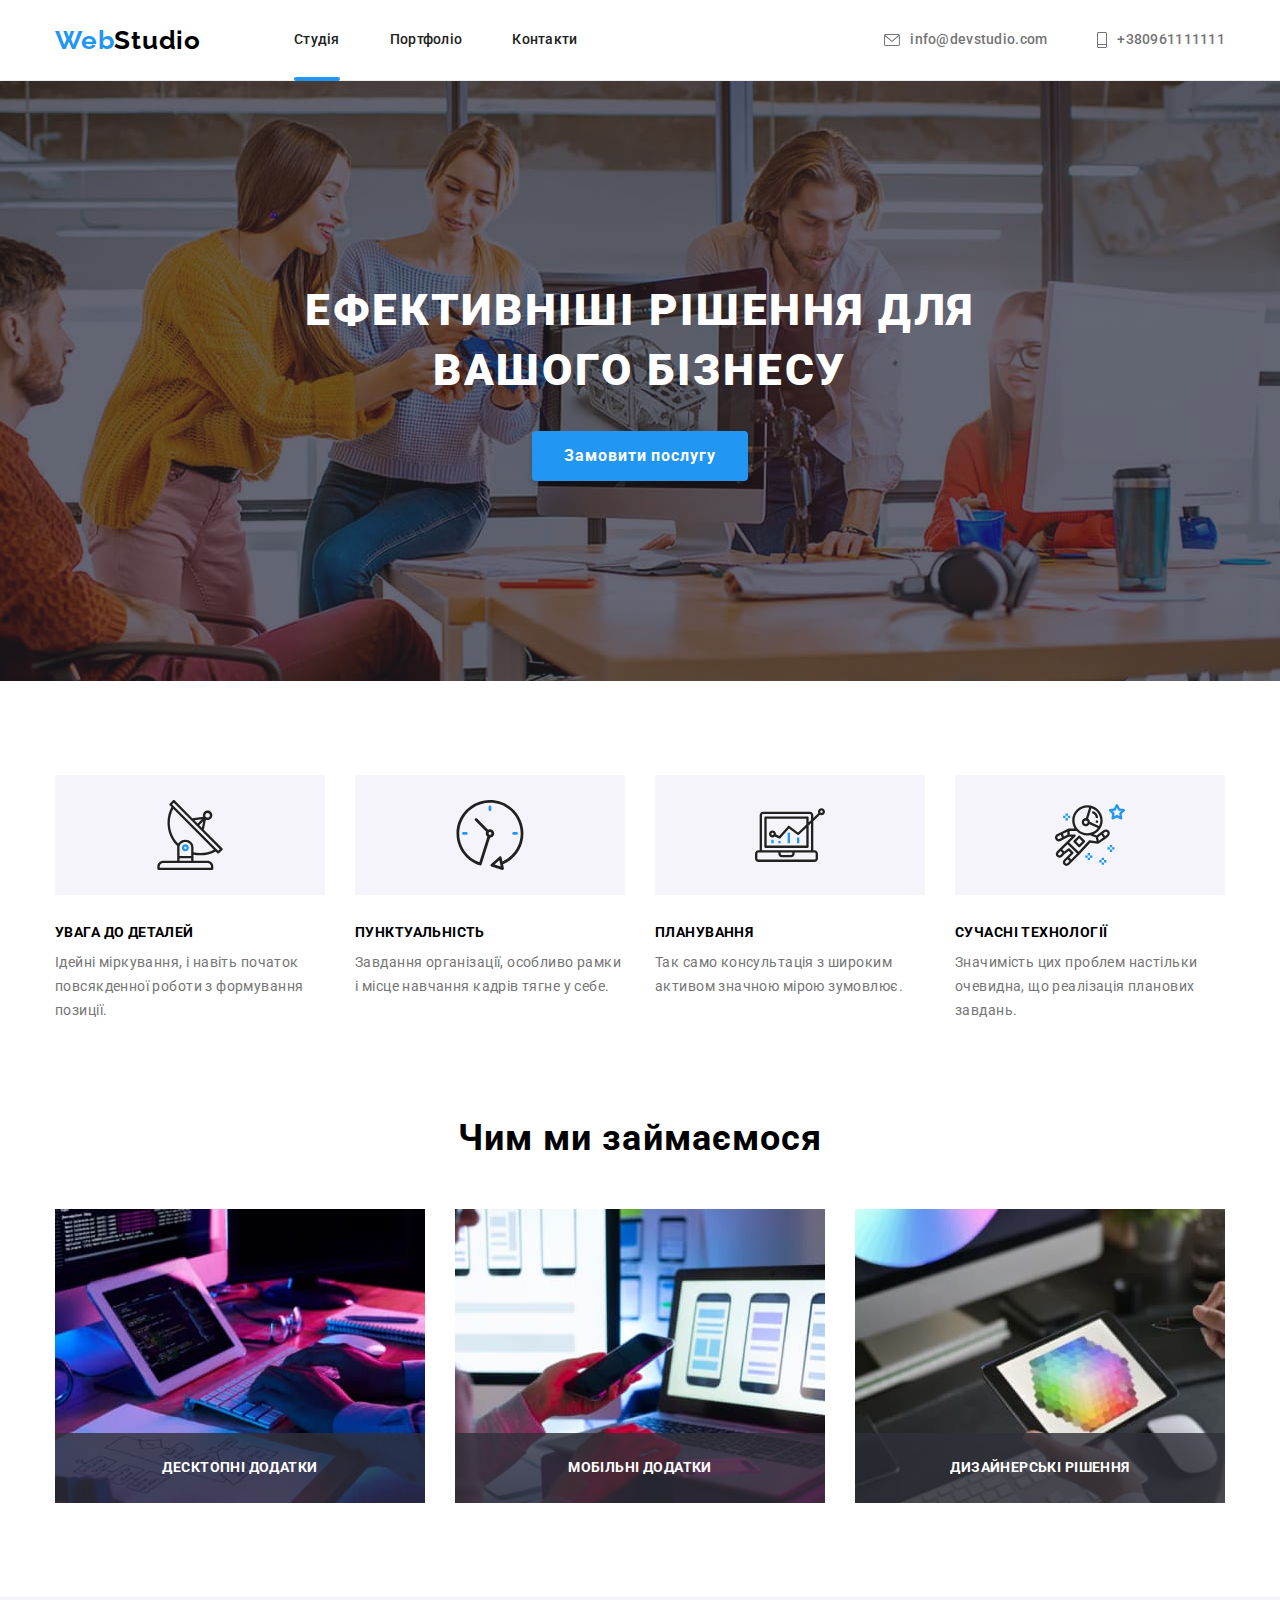
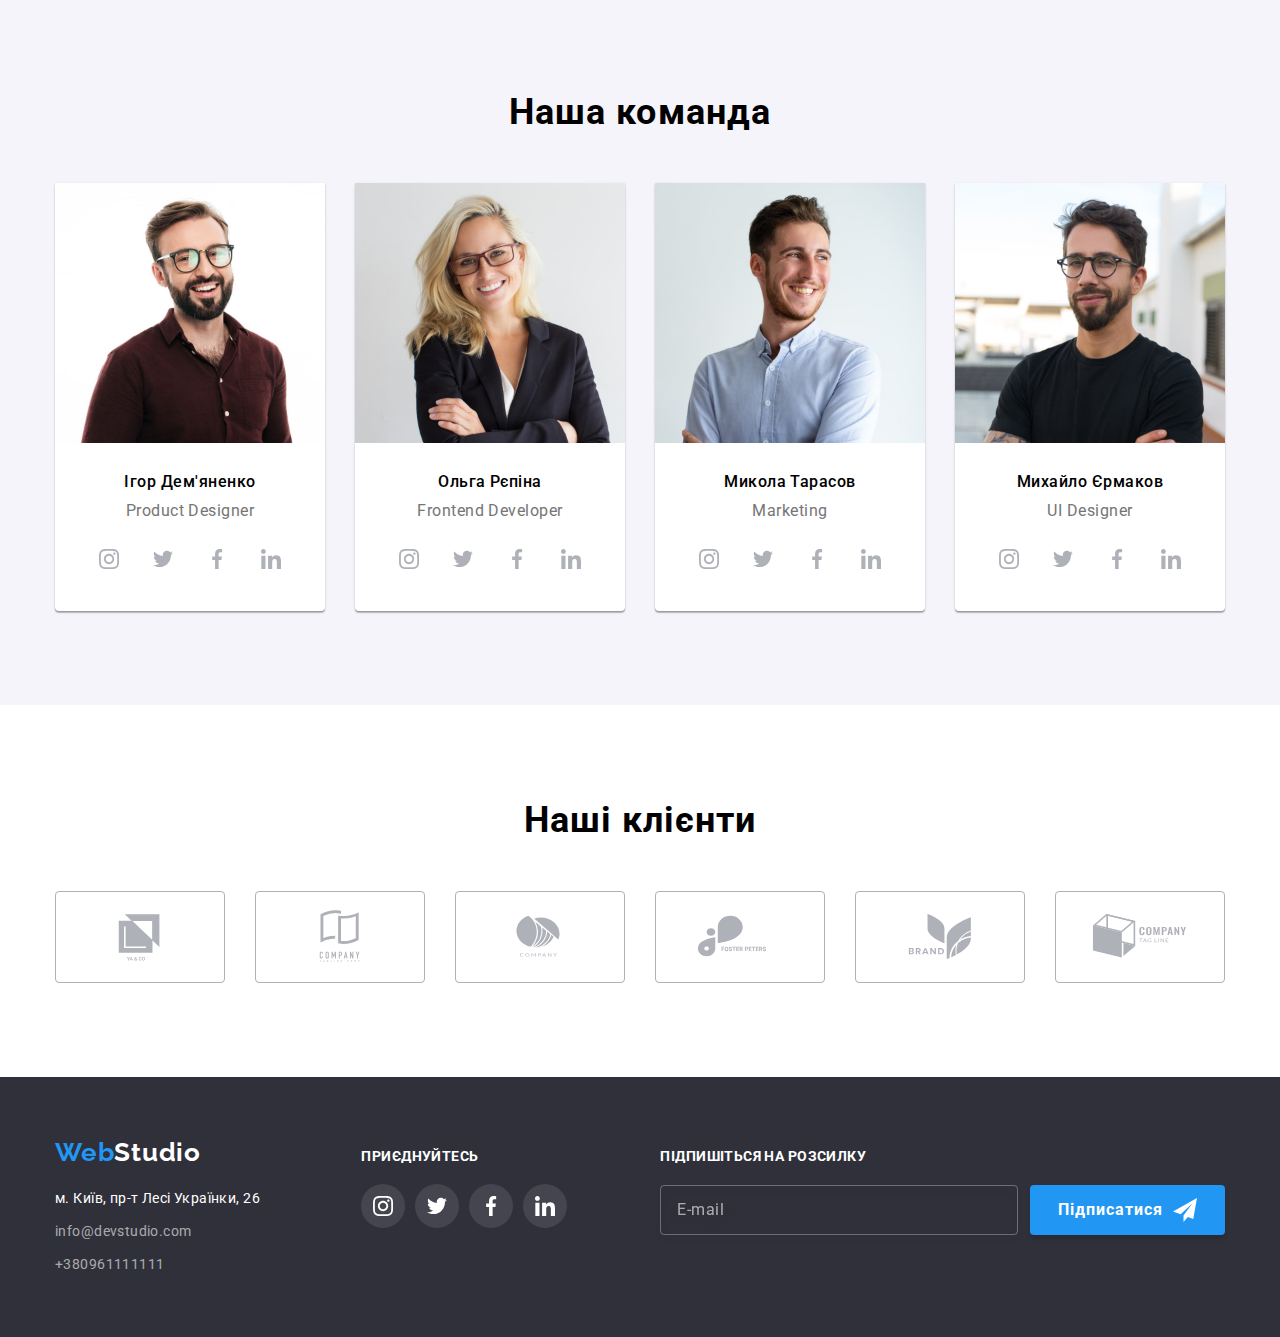
==== commit 42c7eb77: "edits" ====
--- a/index.html
+++ b/index.html
@@ -395,7 +395,7 @@
             ><span class="logo__web">Web</span
             ><span class="logo__studio">Studio</span></a
           >
-          <address class="address">
+          <address class="address address__footer">
             <ul class="list address__contact-info">
               <li class="list__item address__item">
                 <a
--- a/css/main.min.css
+++ b/css/main.min.css
@@ -0,0 +1 @@
+.visually-hidden{position:absolute;width:1px;height:1px;margin:-1px;padding:0;overflow:hidden;border:0;clip:rect(0 0 0 0)}.heading-secondary{font-weight:700;font-size:36px;line-height:1.17;text-align:center;letter-spacing:.03em;margin-bottom:50px}body{font-family:"Roboto",sans-serif;color:var(--text-main);padding:0;margin:0}h1,h2,h3,p{margin-top:0;margin-bottom:0}img{display:block;max-width:100%;height:auto}.list{padding-left:0;margin:0}.list__item{list-style:none}.link{text-decoration:none}.container{width:1200px;margin:0 auto;padding:0 15px}.section{padding-top:94px;padding-bottom:94px}.header-section{background-color:#fff;border-bottom:1px solid #ececec}.header-section__item{display:block;font-weight:500;font-size:14px;line-height:1.14;letter-spacing:.02em;text-decoration:none;color:#212121;padding:32px 0;transition:color 250ms cubic-bezier(0.4, 0, 0.2, 1)}.header-section__item--active::after{position:absolute;bottom:-1px;left:0;content:"";display:block;width:100%;height:4px;background-color:#2196f3;border-radius:2px}.header-section__item:hover,.header-section__item:focus{color:#2196f3}.header-section__icon{margin-right:10px;fill:currentColor;text-align:center}.header-section__contact{color:#757575;display:flex;align-items:center}.header-container{display:flex;align-items:center}.navigation{display:flex;align-items:center}.navigation__list{display:flex;align-items:center;margin-left:auto}.navigation__item{position:relative;margin-right:50px;text-align:center}.navigation__item:last-child{margin-right:0}.heading-section{max-width:1600px;margin-left:auto;margin-right:auto;height:600px;padding:200px 0;background-color:#2f303a;background-image:linear-gradient(to right, rgba(47, 48, 58, 0.4), rgba(47, 48, 58, 0.4)),url(../images/img-hero.jpg);background-position:center;background-size:cover;background-repeat:no-repeat}.heading-main{font-weight:900;font-size:44px;line-height:1.36;text-align:center;letter-spacing:.06em;text-transform:uppercase;color:#fff;width:696px;margin:0 auto;margin-bottom:30px}.button{background:#2196f3;box-shadow:0px 4px 4px rgba(0,0,0,.15);border-radius:4px;border:none;font-weight:700;font-size:16px;line-height:1.88;display:flex;align-items:center;text-align:center;letter-spacing:.06em;color:#fff;cursor:pointer;transition:background-color 250ms cubic-bezier(0.4, 0, 0.2, 1)}.button:active,.button:hover{background-color:#188ce8}.order-button{padding:10px 32px;margin-right:auto;margin-left:auto}.sign-up__button{padding:10px 28px}.form__button{padding:10px 52px;margin-right:auto;margin-left:auto}.features__list{display:flex;-moz-column-gap:30px;column-gap:30px}.features__item{flex-basis:calc((100% - 90px)/4)}.features__heading{font-weight:700;font-size:14px;line-height:1.14;letter-spacing:.03em;text-transform:uppercase;margin-bottom:10px}.features__thumb{height:120px;text-align:center;background-color:#f5f4fa;margin-bottom:30px;display:flex;align-items:center;justify-content:center}.features__icon{width:70px;height:70px}.features__text{font-size:14px;line-height:1.71;letter-spacing:.03em;color:#757575}.products{padding-top:0}.products__list{display:flex;-moz-column-gap:30px;column-gap:30px}.products__item{position:relative;flex-basis:calc((100% - 60px)/3)}.products__text{position:absolute;bottom:0;left:0;width:100%;height:70px;display:flex;justify-content:center;align-items:center;background:rgba(47,48,58,.8);font-weight:700;font-size:14px;line-height:1.14;text-align:center;letter-spacing:.03em;text-transform:uppercase;color:#fff}.team{background-color:#f5f4fa}.team__list{display:flex;-moz-column-gap:30px;column-gap:30px}.team__heading{margin-bottom:10px;font-weight:500;font-size:16px;line-height:1.18;text-align:center;letter-spacing:.03em}.team__caption{padding:30px 32px}.team__item{width:100%;background-color:#fff;box-shadow:0px 1px 3px rgba(0,0,0,.12),0px 1px 1px rgba(0,0,0,.14),0px 2px 1px rgba(0,0,0,.2);border-radius:0px 0px 4px 4px;flex-basis:calc((100% - 90px)/4)}.team__text{line-height:1.18;margin-bottom:16px;text-align:center;letter-spacing:.03em;color:#757575}.icons-set{display:flex;-moz-column-gap:10px;column-gap:10px}.icons-set__item{width:44px;height:44px}.icons-set__link{width:100%;height:100%;display:flex;justify-content:center;align-items:center;border-radius:50%;transition:background-color 250ms cubic-bezier(0.4, 0, 0.2, 1)}.icons-set__link:hover,.icons-set__link:focus{background-color:#2196f3}.icons-set__icon{width:20px;height:20px;fill:#afb1b8;transition:fill 250ms cubic-bezier(0.4, 0, 0.2, 1)}.icons-set__link:hover .icons-set__icon,.icons-set__link:focus .icons-set__icon{fill:#fff}.footer-icons__item{background-color:rgba(255,255,255,.1);border-radius:50%}.footer-icons__icon{fill:#fff}.clients__list{display:flex;-moz-column-gap:30px;column-gap:30px}.clients__item{width:170px;height:92px}.clients__thumb{display:flex;justify-content:center;align-items:center;width:100%;height:100%;border:1px solid #afb1b8;border-radius:4px;transition:border 250ms cubic-bezier(0.4, 0, 0.2, 1)}.clients__thumb:hover,.clients__thumb:focus{border:1px solid #2196f3}.clients__thumb:hover .clients__icon,.clients__thumb:focus .clients__icon{fill:#2196f3}.clients__icon{width:106px;height:60px;fill:#afb1b8;transition:fill 250ms cubic-bezier(0.4, 0, 0.2, 1)}.logo{font-family:"Raleway",sans-serif;font-weight:700;font-size:26px;line-height:1.17;text-decoration:none;color:#000;letter-spacing:.03em;margin-right:93px}.logo__web{color:#2196f3}.logo__studio{color:#fff}.logo__footer{margin-right:0}.footer{background-color:#2f303a;padding:60px 0}.footer-container{display:flex;align-items:baseline}.main-info{margin-right:70px;flex-grow:1}.address__footer{margin-top:20px}.address__item{margin-bottom:9px}.address__item:last-child{margin-bottom:0}.address__link{font-size:14px;line-height:1.71;letter-spacing:.03em;text-decoration:none;color:#fff;font-style:normal}.address__contact{font-size:14px;line-height:1.71;letter-spacing:.03em;text-decoration:none;color:rgba(255,255,255,.6);font-style:normal;transition:color 250ms cubic-bezier(0.4, 0, 0.2, 1)}.address__contact:hover,.address__contact:focus{color:#2196f3}.join-us{margin-right:93px}.join-us__title{font-weight:700;font-size:14px;line-height:16px;letter-spacing:.03em;text-transform:uppercase;color:#fff;margin-bottom:20px}.sign-up{margin-left:auto}.sign-up__form{display:flex;flex-direction:row;-moz-column-gap:12px;column-gap:12px}.sign-up__heading{margin-bottom:20px;font-weight:700;font-size:14px;line-height:1.14;letter-spacing:.03em;text-transform:uppercase;color:#fff}.sign-up__input{border:1px solid rgba(255,255,255,.3);filter:drop-shadow(0px 4px 4px rgba(0, 0, 0, 0.15));border-radius:4px;background-color:rgba(0,0,0,0);min-width:358px;padding:15px 16px}.sign-up__input::-moz-placeholder{font-weight:400;font-size:16px;line-height:1.25;letter-spacing:.03em;color:rgba(255,255,255,.6)}.sign-up__input:-ms-input-placeholder{font-weight:400;font-size:16px;line-height:1.25;letter-spacing:.03em;color:rgba(255,255,255,.6)}.sign-up__input::placeholder{font-weight:400;font-size:16px;line-height:1.25;letter-spacing:.03em;color:rgba(255,255,255,.6)}.sign-up__icon{margin-left:10px}.backdrop{position:fixed;top:0;left:0;width:100%;height:100%;background-color:rgba(0,0,0,.2);opacity:1;transition:opacity 250ms cubic-bezier(0.4, 0, 0.2, 1)}.modal{position:absolute;top:50%;left:50%;transform:translate(-50%, -50%) scale(1);min-width:528px;min-height:581px;padding:40px;background-color:#fff;box-shadow:0px 1px 3px rgba(0,0,0,.12),0px 1px 1px rgba(0,0,0,.14),0px 2px 1px rgba(0,0,0,.2);border-radius:4px;transition:transform 250ms cubic-bezier(0.4, 0, 0.2, 1)}.backdrop.is-hidden{visibility:none;opacity:0;pointer-events:none}.backdrop.is-hidden .modal{transform:translate(-50%, -50%) scale(0.2)}.modal__button{position:absolute;top:8px;right:8px;width:30px;height:30px;border-radius:50%;background:#fff;border:1px solid rgba(0,0,0,.1);cursor:pointer;transition:fill 250ms cubic-bezier(0.4, 0, 0.2, 1)}.modal__button:hover,.modal__button:focus{fill:#2196f3}.modal__icon{width:100%;height:100%}.form-heading{margin-bottom:12px;font-weight:700;font-size:20px;line-height:1.15;text-align:center;letter-spacing:.03em;color:#212121}.form__field{position:relative;display:flex;flex-direction:column;margin-bottom:10px}.form__field--comment{margin-bottom:20px}.form__field--comment .form__input--comment::-moz-placeholder{font-weight:400;font-size:12px;line-height:1.16;letter-spacing:.01em;color:rgba(117,117,117,.5)}.form__field--comment .form__input--comment:-ms-input-placeholder{font-weight:400;font-size:12px;line-height:1.16;letter-spacing:.01em;color:rgba(117,117,117,.5)}.form__field--comment .form__input--comment::placeholder{font-weight:400;font-size:12px;line-height:1.16;letter-spacing:.01em;color:rgba(117,117,117,.5)}.form__label{margin-bottom:4px;font-weight:400;font-size:12px;line-height:1.16;letter-spacing:.01em;color:#757575}.form__input{padding:11px 35px 12px;border:1px solid rgba(33,33,33,.2);border-radius:4px;transition:border 250ms cubic-bezier(0.4, 0, 0.2, 1)}.form__field:focus-within .form__input{outline:1px solid #2196f3}.form__input--comment{resize:none;padding:12px 16px;height:120px}.form__icon{position:absolute;display:inline-block;margin:0;top:30px;left:15px;transition:fill 250ms cubic-bezier(0.4, 0, 0.2, 1)}.form__field:focus-within .form__icon{fill:#2196f3}.disclamer{margin-bottom:30px}.disclamer__input{position:absolute;width:1px;height:1px;margin:-1px;padding:0;overflow:hidden;border:0;clip:rect(0 0 0 0)}.disclamer__label{display:flex;align-items:center;justify-content:center;font-weight:400;font-size:14px;line-height:1.71;letter-spacing:.03em;color:#757575}.disclamer__link{color:#2196f3;margin-left:5px}.checkbox{display:flex;width:16px;height:15px;border:2px solid #212121;border-radius:2px;margin-right:8px;transition:background-color 250ms cubic-bezier(0.4, 0, 0.2, 1),border 250ms cubic-bezier(0.4, 0, 0.2, 1)}.checkbox__icon{width:100%;height:100%}.disclamer__input:checked+.checkbox{background-color:#2196f3;border:1px solid #2196f3}.portfolio{display:flex;flex-wrap:wrap;gap:30px}.portfolio__item{box-sizing:border-box;background-color:#fff}.overlay{position:absolute;top:100%;left:0;background-color:rgba(33,150,243,.9);padding:63px 24px;font-size:18px;line-height:1.56;letter-spacing:.03em;color:#fff;transform:translateY(0);transition:transform 250ms cubic-bezier(0.4, 0, 0.2, 1)}.card{display:block;color:inherit;transition:box-shadow 250ms cubic-bezier(0.4, 0, 0.2, 1)}.card:hover,.card:focus{box-shadow:0px 1px 1px rgba(0,0,0,.12),0px 4px 4px rgba(0,0,0,.06),1px 4px 6px rgba(0,0,0,.16)}.card:hover .overlay,.card:focus .overlay{transform:translateY(-100%)}.card__caption{padding:20px 24px;border-left:1px solid #eee;border-right:1px solid #eee;border-bottom:1px solid #eee}.card__image{display:block}.card__heading{font-weight:700;font-size:18px;line-height:2;letter-spacing:.06em;margin-bottom:10px}.card__text{font-weight:400;font-size:16px;line-height:1.875;letter-spacing:.03em;color:#757575;margin:0;padding:0}.card__thumb{position:relative;overflow:hidden}.filter__list{display:flex;justify-content:center;margin-bottom:50px;-moz-column-gap:8px;column-gap:8px}.filter-button{font-family:inherit;font-size:16px;font-weight:500;line-height:1.625;text-align:center;letter-spacing:.03em;color:#212121;background:#f5f4fa;border-radius:4px;padding:6px 22px;border:none;cursor:pointer;transition:background-color 250ms cubic-bezier(0.4, 0, 0.2, 1),color 250ms cubic-bezier(0.4, 0, 0.2, 1),box-shadow 250ms cubic-bezier(0.4, 0, 0.2, 1)}.filter-button:hover,.filter-button:focus{background:#2196f3;color:#fff;box-shadow:0px 3px 1px rgba(0,0,0,.1),0px 1px 2px rgba(0,0,0,.08),0px 2px 2px rgba(0,0,0,.12)}/*# sourceMappingURL=main.min.css.map */